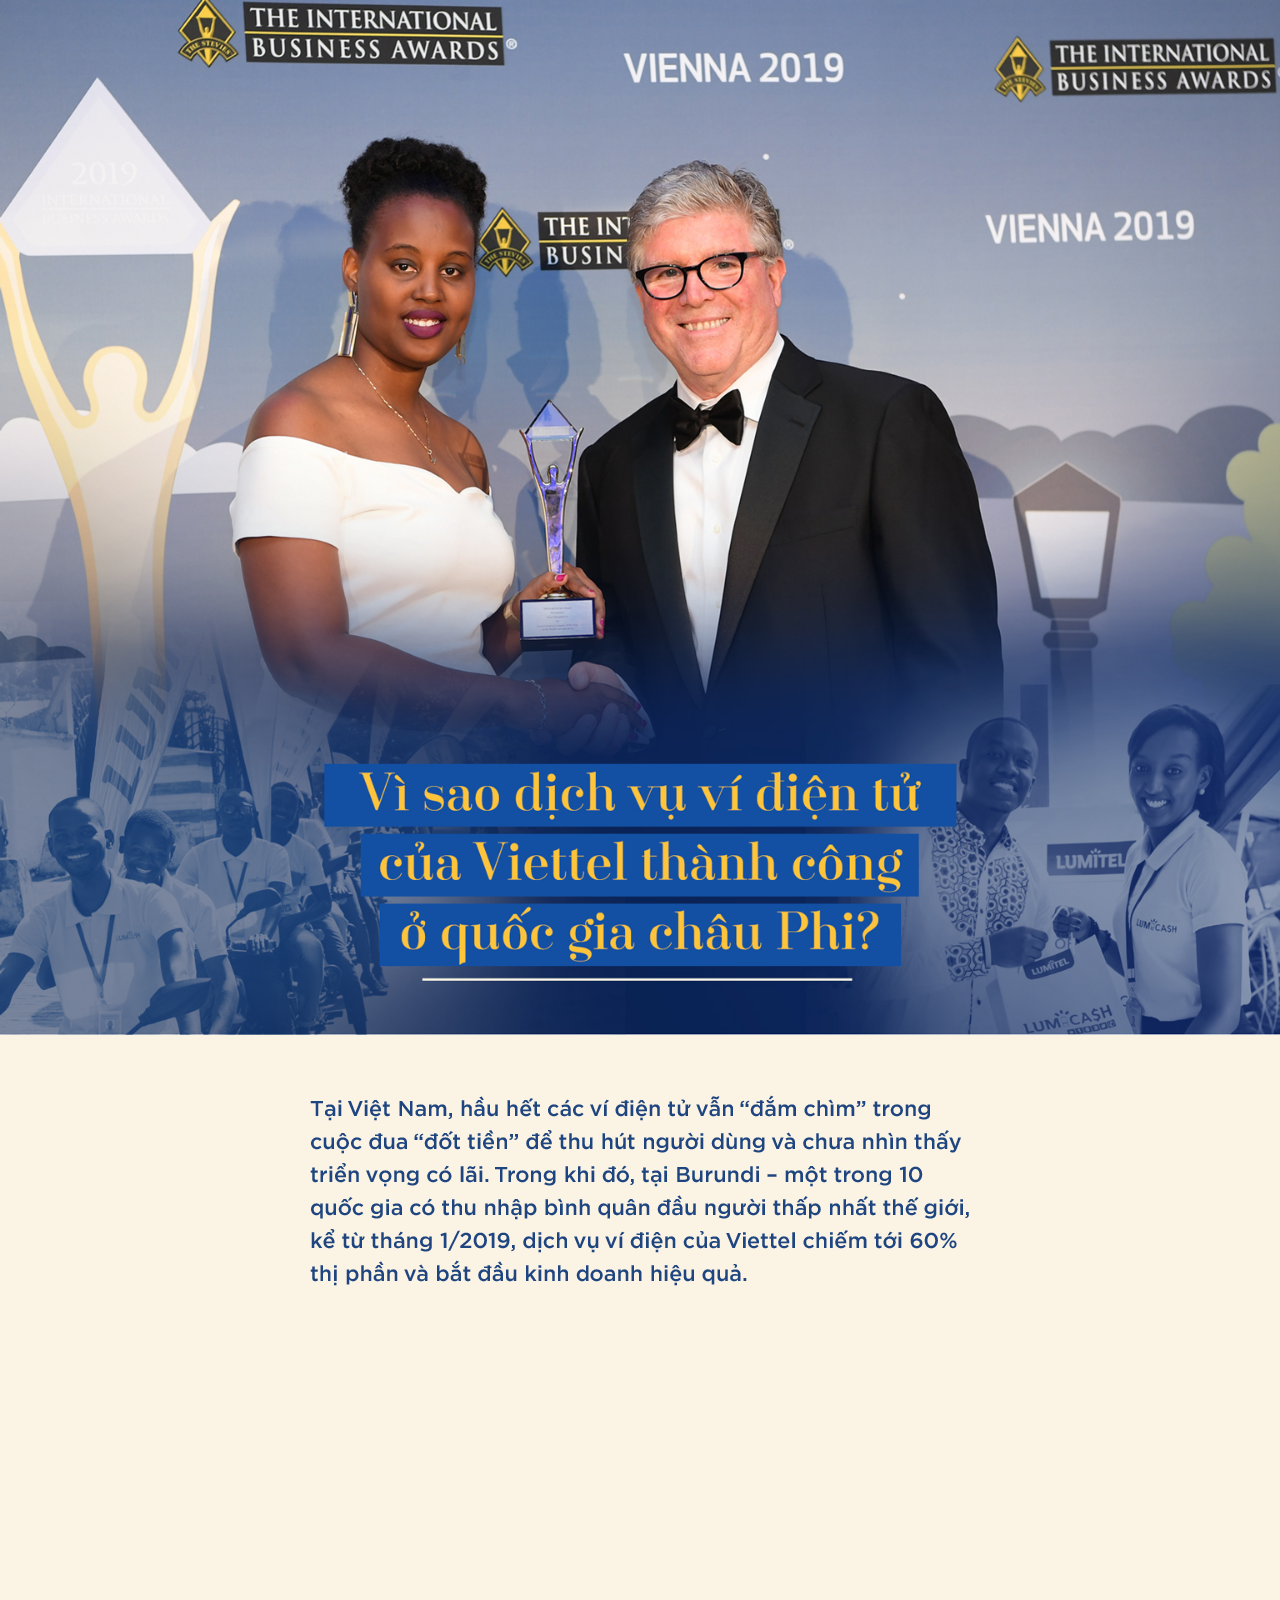
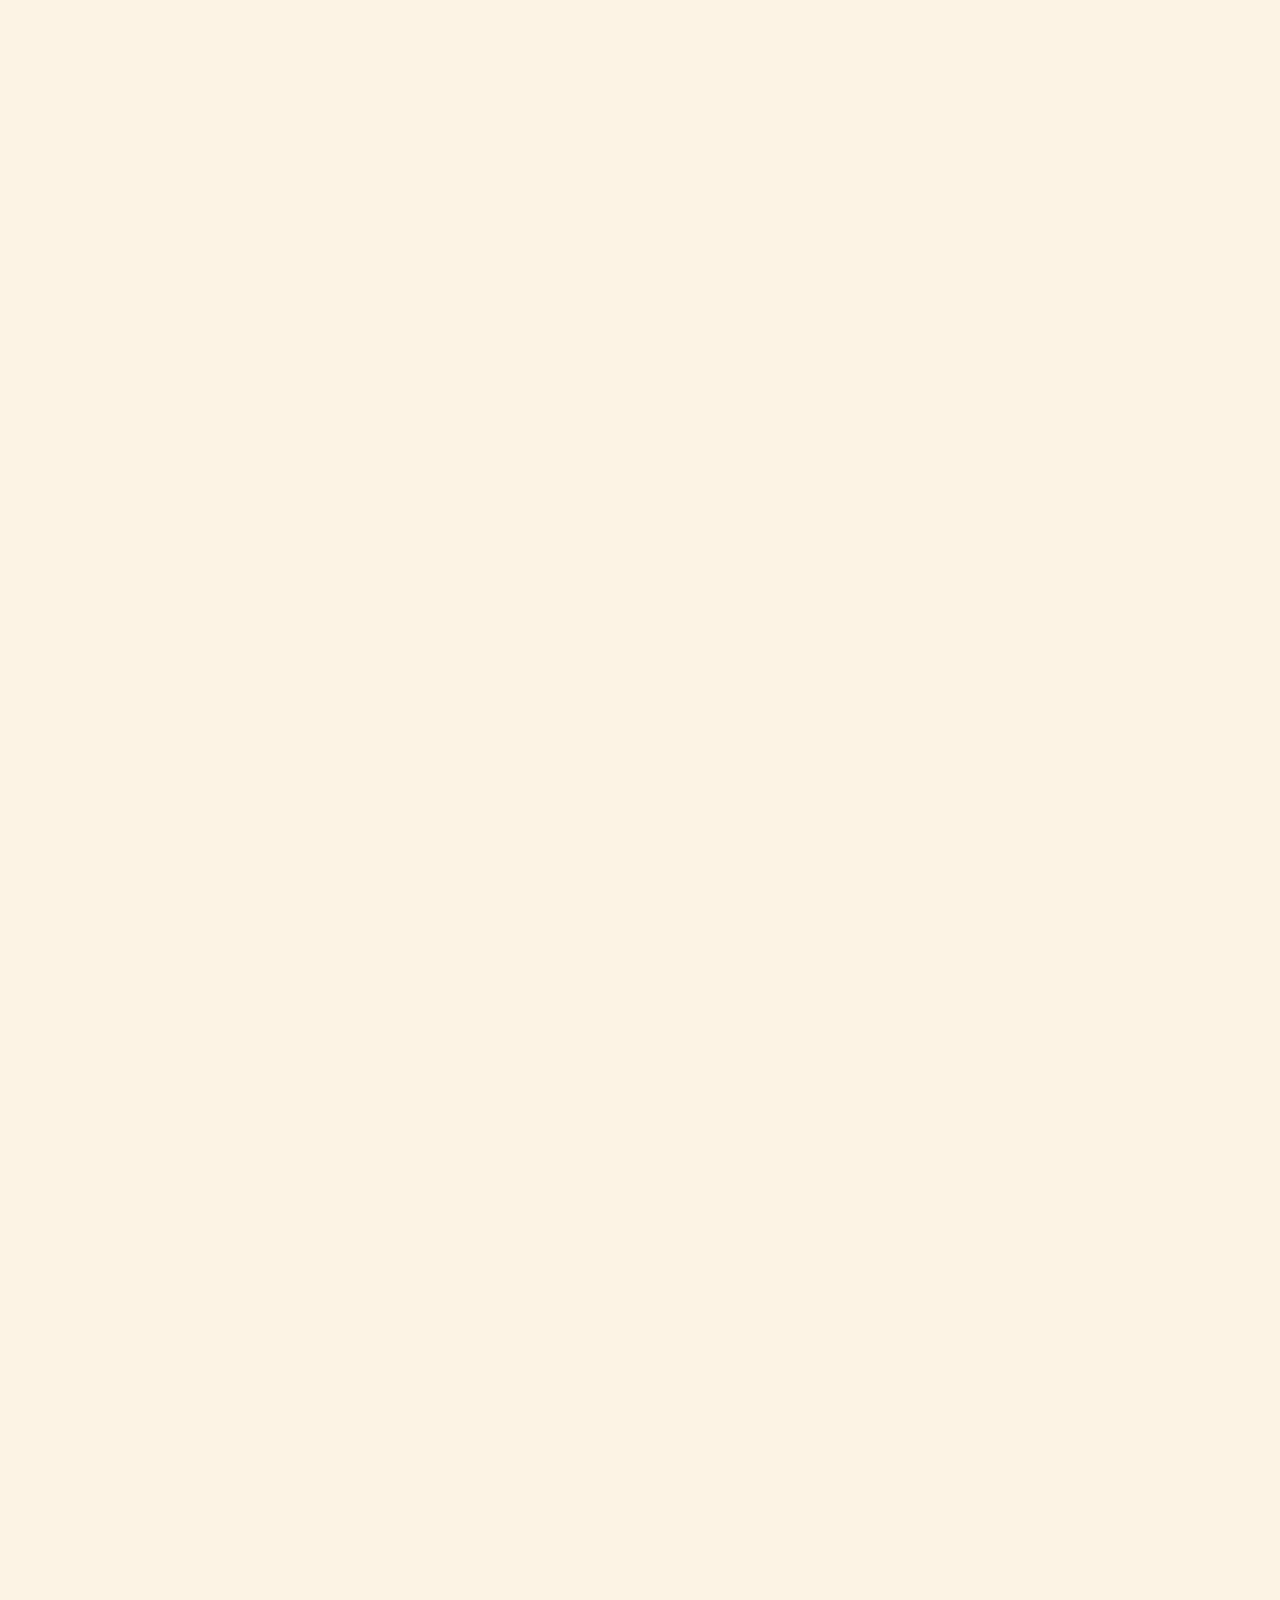
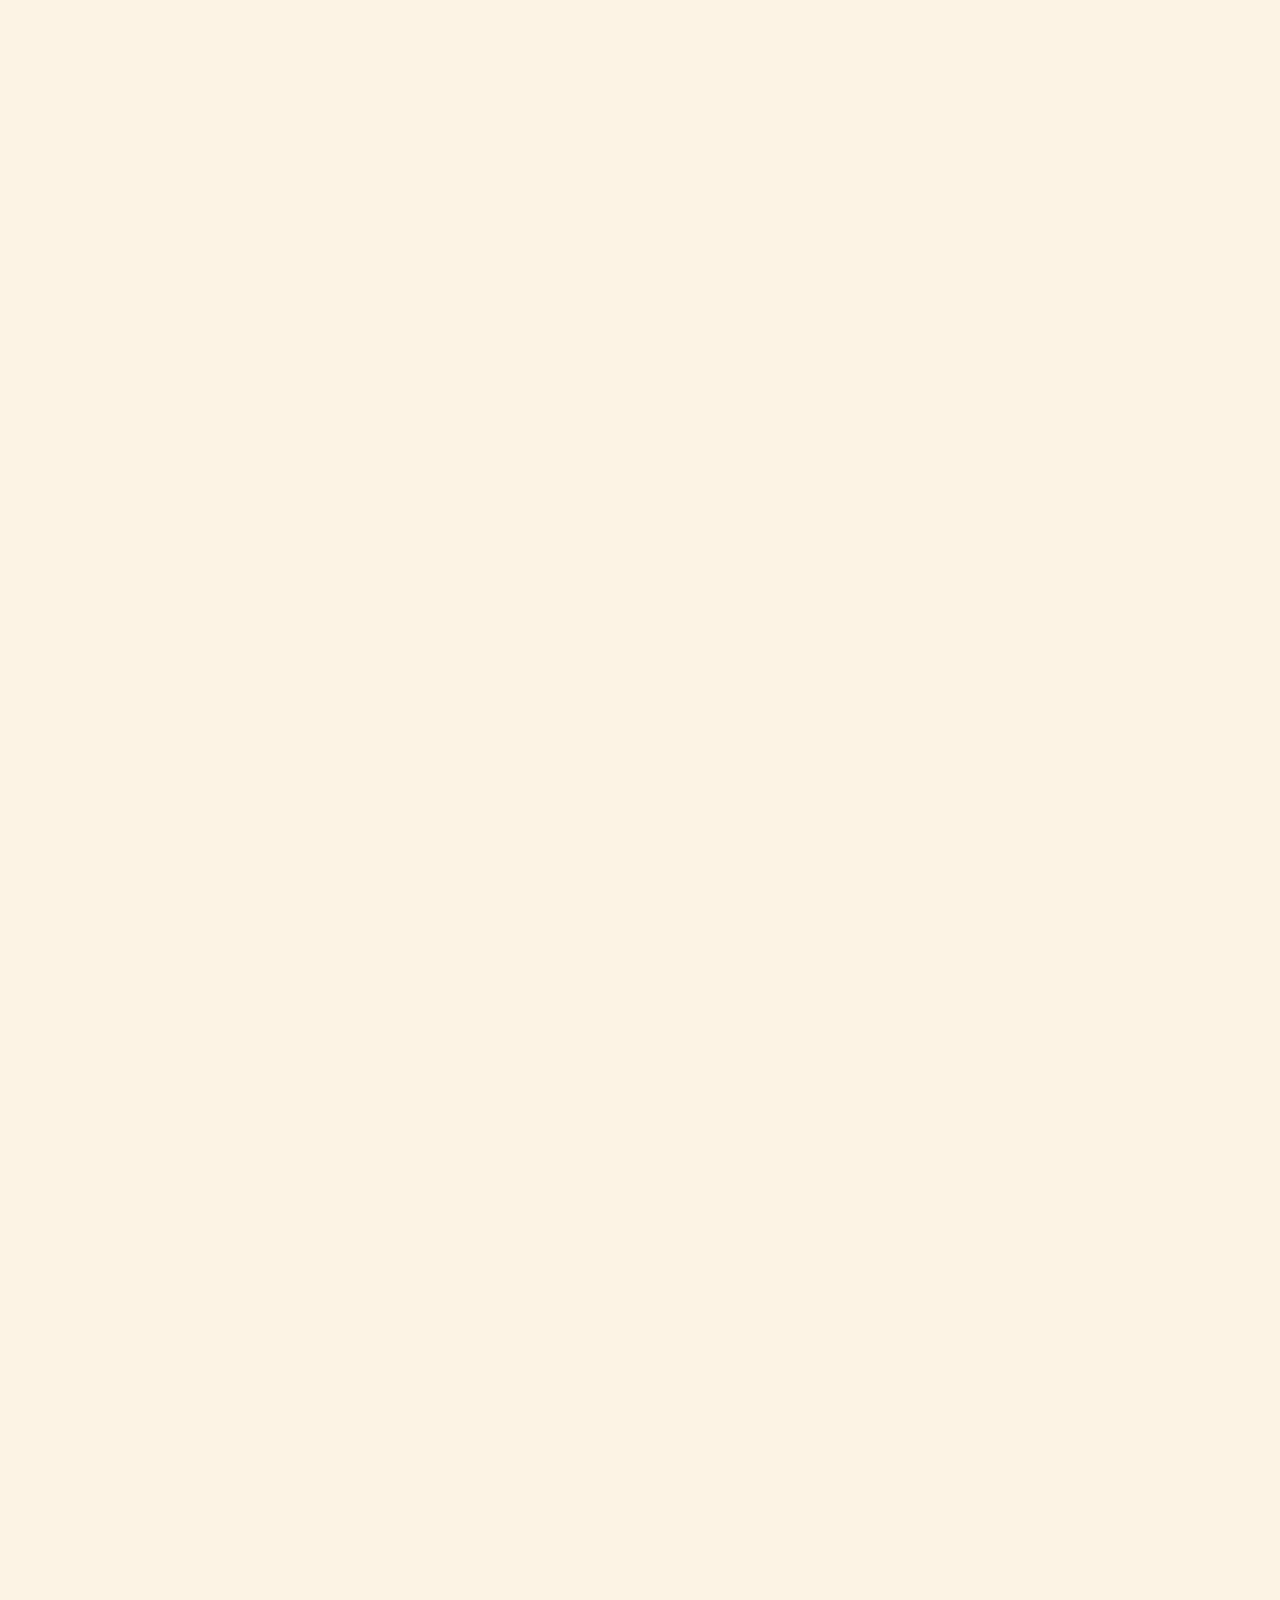
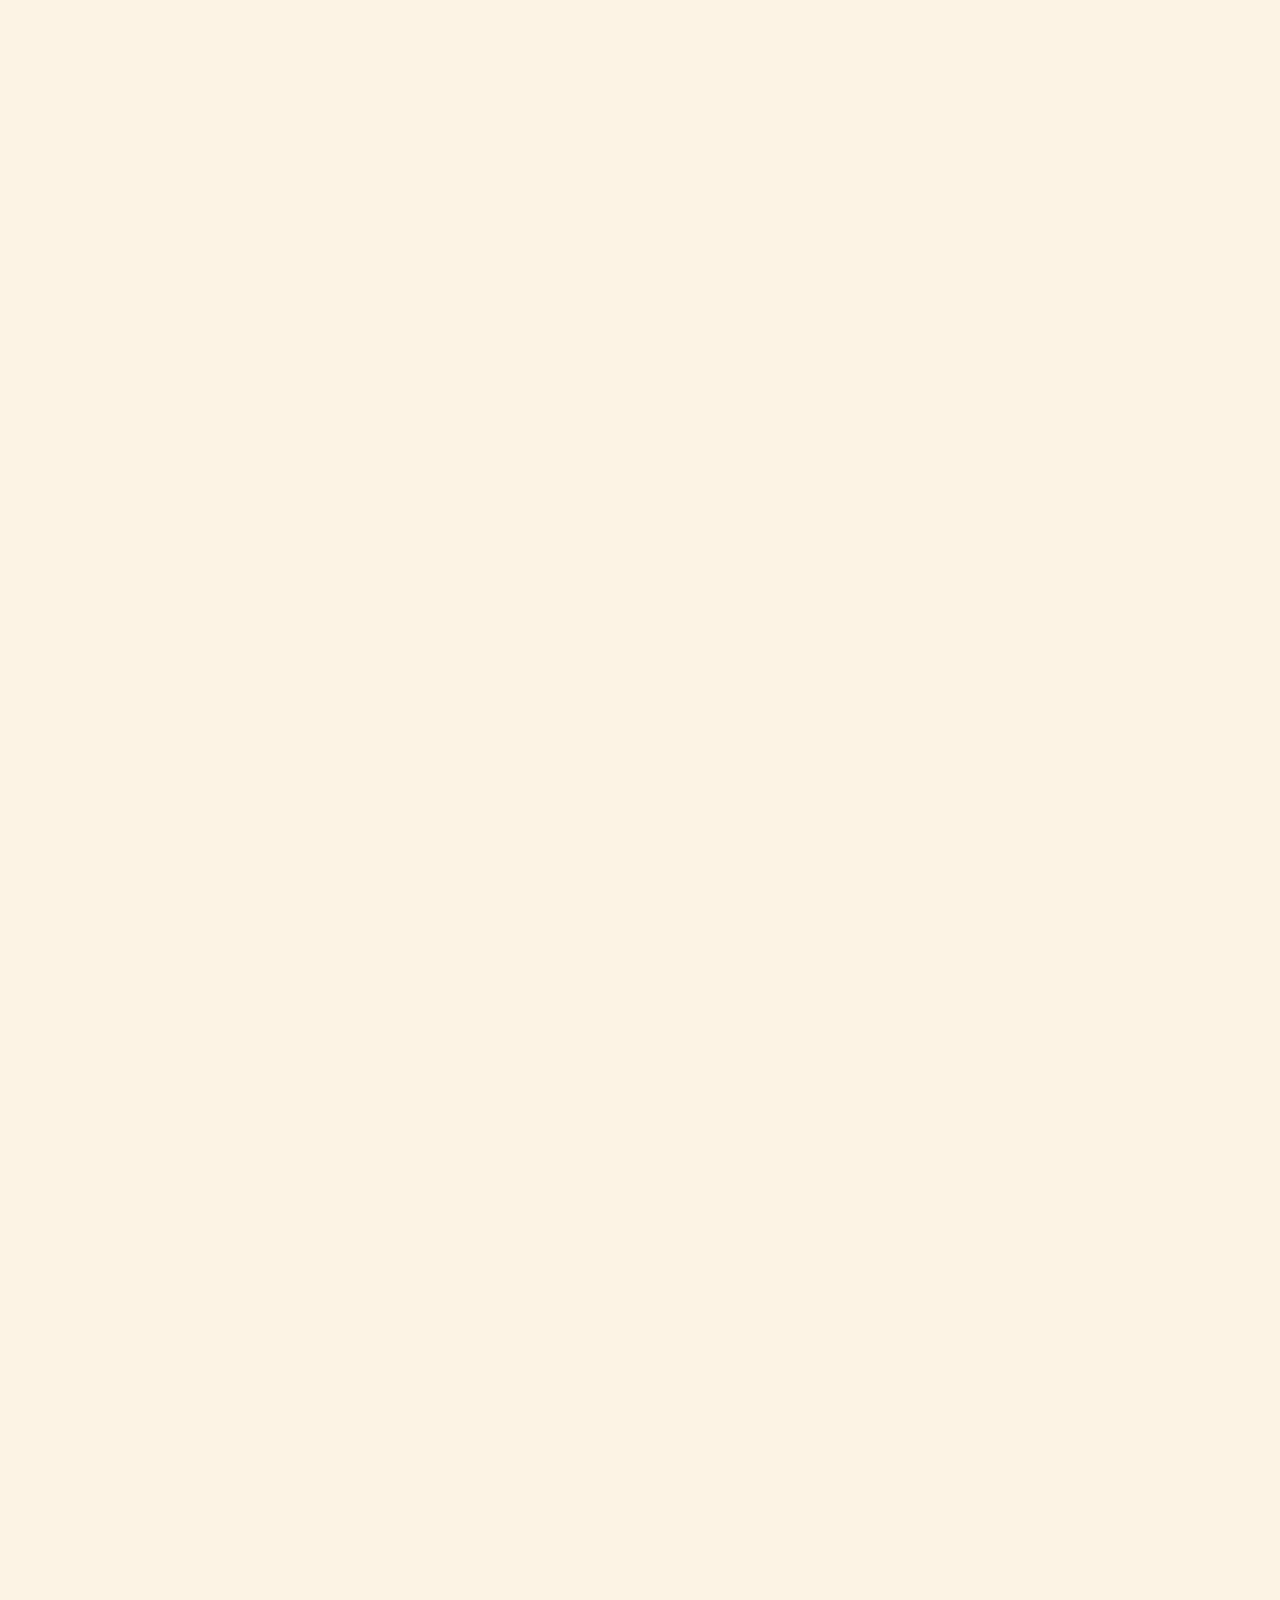
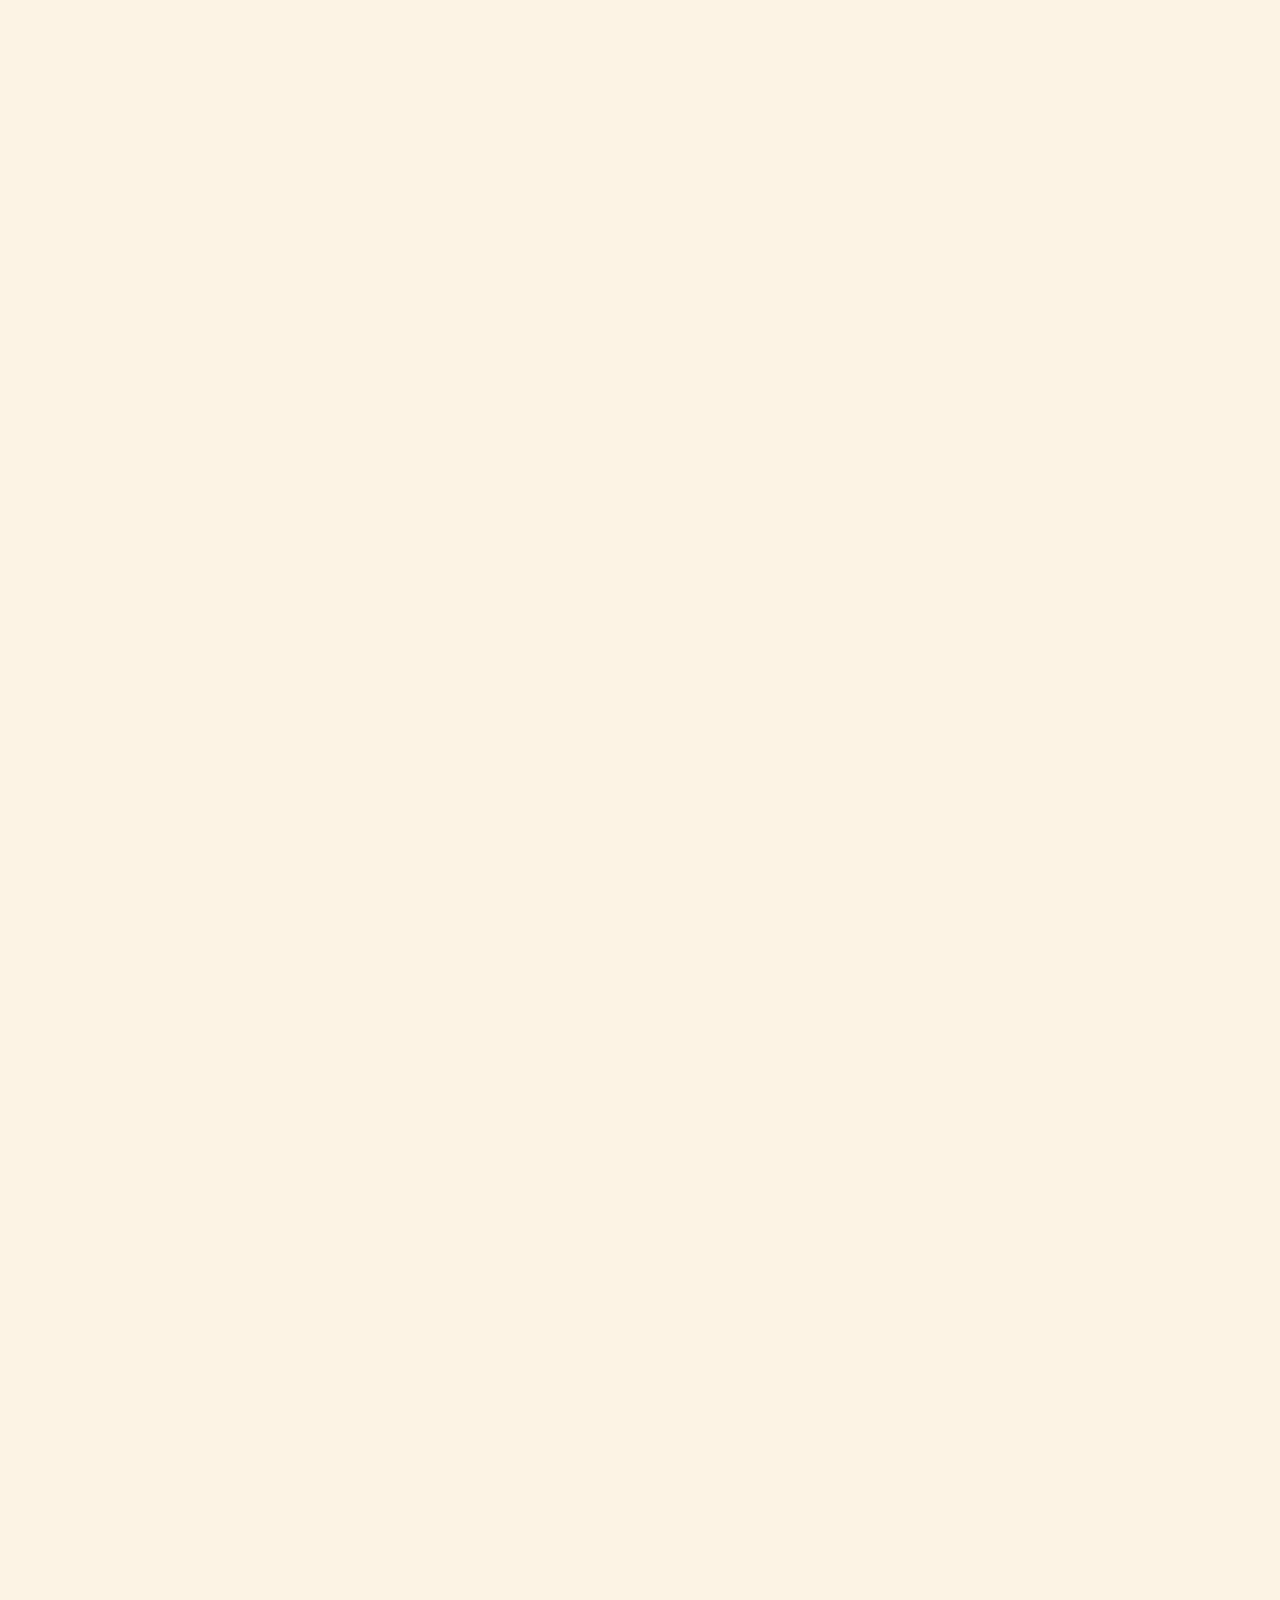
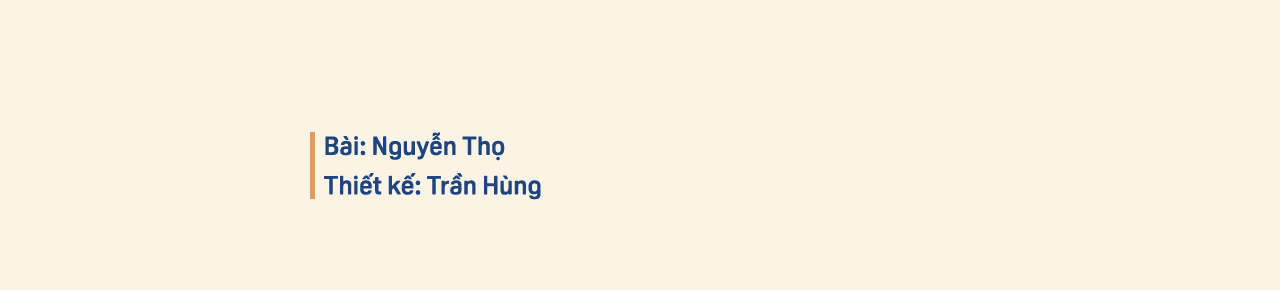
==== web/index.html @ 7a24e8b7 "z" ====
<!DOCTYPE html>
<html lang="en">
<head>
    <meta charset="UTF-8">
    <meta name="viewport" content="width=device-width, initial-scale=1.0">
    <meta http-equiv="X-UA-Compatible" content="ie=edge">
    <title>Vì sao dịch vụ ví điện tử của Viettel thành công ở quốc gia châu Phi?</title>
    <link rel="stylesheet" href="css/reset.css">
    <link rel="stylesheet" href="css/fonts.css">
    <link rel="stylesheet" href="css/animate.css">
    <link rel="stylesheet" href="css/style.css">
    <script src="js/jquery-3.3.1.min.js"></script>
    <script src="js/wow.min.js"></script>
    <script>
        $(document).ready(function() {
            new WOW().init();
        })
    </script>
</head>
<body>
    <div class="emag-wrapper">
        <div class="emag-cover">
            <img src="images/cover.jpg" alt="">
        </div>

        <div class="emag-sapo w660">
            <img src="images/sapo.png" alt="">
        </div>

        <div class="emag-main">
            <div class="emag-title w980 wow fadeInUp" data-wow-duration="1s" style="margin-top: 80px;">
                <img src="images/title-1.png" alt="">
            </div>

            <div class="emag-content">
                <div class="w660 wow fadeInUp" data-wow-duration="1s">
                    <p>Trên thực tế, việc các ví điện tử nói chung gặp khó khăn trong việc kinh doanh hiệu quả bắt nguồn từ việc chi phí bỏ ra để thu hút người dùng quá lớn trong khi nguồn thu không đủ lớn. Bên cạnh đó, chi phí vận hành phí điện tử cũng là một vấn đề đau đầu với tất cả những người điều hành.</p>

                    <p>Cũng vì thế, việc dịch vụ ví điện tử của Viettel tại Burundi có thể thành công trong việc phổ cập tới hàng triệu người dân châu Phi và kinh doanh có hiệu quả là một thông tin bất ngờ.</p>

                    <p>Trong khi đó, tại Việt Nam, có dịch vụ ví điện tử khác đã cung cấp tới hơn 10 năm, cùng hơn 10 triệu người dùng đăng ký sử dụng nhưng tương lai có lãi vẫn rất xa vời. Vậy điều gì đã giúp cho dịch vụ ví điện tử của Viettel phổ cập tới hàng triệu người dân Burundi và kinh doanh có hiệu quả ở một quốc gia được xếp vào danh sách nghèo nhất thế giới như Burundi?</p>
                </div>

                <div class="w980 wow fadeInUp" data-wow-duration="1s">
                    <img src="images/img-1.jpg" alt="">
                </div>

                <div class="w660 wow fadeInUp" data-wow-duration="1s">
                    <p>Thực tế, khi chính thức triển khai vào tháng 3/2017, tại Burundi, dịch vụ ví điện tử của Lumitel phải cạnh tranh với 2 ví khác là Ecocash và Smart Pesa. Tuy nhiên, điều khiến cho dịch vụ ví điện tử của Viettel khác biệt hoàn toàn trên thị trường nằm ở 3 điểm: hạ tầng, sự tiện lợi và giá cả.</p>

                    <p>Trên thị trường, Lumitel là nhà mạng có vùng phủ sóng rộng nhất, kênh phân phối lớn nhất, đi kèm với việc dịch vụ ví điện tử cũng có thể sử dụng ở nhiều nơi nhất. Điểm đặc biệt là kênh phân phối của ví điện tử Lumitel không chỉ bó gọn ở việc phát triển các kênh đại lý mà còn sử dụng kênh riêng của chính thương hiệu này. Do vậy, ở nhiều điểm rất khó có thể phát triển dịch vụ ví điện tử, Lumitel dùng kênh riêng của mình để lấp khoảng trống của thị trường.</p>

                    <p>Nhờ có sự kết hợp của kênh tự phát triển và kênh đại lý, dịch vụ ví điện tử Lumitel “phủ sóng” rộng khắp nhanh chóng, với số lượng kênh phân phối vượt trội so với đối thủ. Chỉ sau chưa đầy một năm, ví điện tử của Lumitel đã xây dựng được hệ thống kênh phân phối với 16.793 đại lý, bao phủ 86% diện tích Burundi và trở thành dịch vụ mobile money có kênh phân phối lớn nhất tại Burundi.</p>
                </div>

                <div class="w660 wow fadeInUp" data-wow-duration="1s">
                    <img src="images/img-2.jpg" alt="">
                </div>

                <div class="w660 wow fadeInUp" data-wow-duration="1s">
                    <p>Tại Burundi, dịch vụ cơ bản quan trọng bậc nhất của ví điện tử là gửi và rút tiền. Thế nhưng, các dịch vụ ví điện tử khác trên thị trường lại thiếu điểm giao dịch để khách hàng sử dụng. Trong khi đó, dịch vụ của Lumitel có triết lý tương tự như viễn thông di động – phủ sóng khắp mọi nơi, cho mọi người. Đây chính là điểm khiến dịch vụ này trở nên nổi bật nhanh chóng.</p>

                    <p>Dịch vụ ví điện tử của Lumitel còn có ưu điểm vượt trội nhờ việc sử dụng được trên cả điện thoại 2G, với giao diện rất đơn giản. Tại một quốc gia có nền kinh tế còn nhiều khó khăn như Burundi, khả năng thực hiện giao dịch ví điện tử mà người tiêu dùng chỉ cần sử dụng điện thoại cơ bản, có chức năng alo – vốn chiếm tỷ lệ người dùng lớn, là nhân tố giúp cho dịch vụ ví điện tử của Lumitel tiếp cận được với một số lượng khách hàng rộng rãi hơn rất nhiều so với các đối thủ cạnh tranh, đặc biệt là ở các vùng nông thôn.</p>
                </div>

                <div class="emag-title w980 wow fadeInUp" data-wow-duration="1s" style="margin-top: 60px;">
                    <img src="images/title-2.png" alt="">
                </div>

                <div class="w660 wow fadeInUp" data-wow-duration="1s">
                    <p>Theo tiết lộ của lãnh đạo Lumitel, một yếu tố quan trọng khiến cho ví điện tử của Viettel có đất phát triển ở quốc gia này là chi phí duy trì tài khoản ngân hàng cao, giao dịch mất nhiều thời gian, và tỷ lệ người dân có tài khoản chỉ chiếm có 7% dân số, trong khi mật độ điện thoại di động thì lớn hơn rất nhiều. </p>

                    <p>Bên cạnh đó, do giao thông đi lại còn nhiều khó khăn và để đảm bảo an toàn, người dân thường không muốn mang nhiều tiền theo mình. Việc sử dụng ví điện tử để chuyển tiền và có thể rút ở một địa điểm thuận tiện khi cần tăng mạnh. </p>
                </div>

                <div class="w980 wow fadeInUp" data-wow-duration="1s">
                    <img src="images/img-3.jpg" alt="">
                </div>

                <div class="w660 wow fadeInUp" data-wow-duration="1s">
                    <p>Chưa hết, khi cung cấp dịch vụ cho người dân, Lumitel đưa ra mức giá thấp hơn các đối thủ 30% nhờ có lợi thế về hạ tầng rộng khắp, đồng thời tự làm chủ mạng lưới nên chi phí thấp hơn. Với một thị trường nhạy cảm về giá như Burundi, cộng với hạ tầng và kênh phân phối vượt trội, dịch vụ ví điện tử của Lumitel nhanh chóng vượt các đối thủ cạnh tranh để chiếm thị phần lớn nhất. Hiện tại, dịch vụ này của Lumitel có khoảng 1,4 triệu người đăng ký sử dụng và chiếm 60% thị phần tại Burundi.</p>

                    <p>Lãnh của Viettel tại Burundi cũng tiết lộ: “Nếu chỉ nhìn vào các con số thì sẽ không thấy được lý do vì sao chúng tôi thành công với ví điện tử ở Burundi. Yếu tố cốt lõi nằm ở khâu vận hành. Cung cấp dịch vụ ví điện tử quan trọng nhất là vận hành ít lỗi, dịch vụ thông suốt và khiến khách hàng hài lòng, đặc biệt là duy trì được chi phí thấp. Vận hành tốt từ kỹ thuật, dịch vụ đến bán hàng… chính là nhân tố giúp ví điện tử của Viettel thành công tại đây”.</p>
                </div>

                <div class="w980 wow fadeInUp" data-wow-duration="1s">
                    <img src="images/img-4.jpg" alt="">
                </div>

                <div class="w660 wow fadeInUp" data-wow-duration="1s">
                    <p>Sau hơn 2 năm vận hành, ví điện tử của Lumitel đã góp phần quan trọng đưa tỷ lệ người dân Burundi dùng dịch vụ ví điện tử lên 18%, cao hơn nhiều so với tài khoản ngân hàng (7% dân số). Chia sẻ về dịch vụ này, ông Remy Ndayishimiye – Phát ngôn viên của Bộ Thông tin Truyền thông Burundi nói: “Chúng tôi nhìn thấy sự chuyển biến rất rõ rệt khi họ không chỉ tạo ra việc làm mà còn giúp lưu thông không còn bị tê liệt. Tôi tin rằng họ thành công vì đã thâm nhập sâu hơn vào cộng đồng, kết nối người dân ở khắp nơi bằng điện thoại. Ví điện tử của Lumitel  không chỉ tạo điều kiện cho người dân ở thành thị mà còn hướng tới những người ở vùng nông thôn khó khăn nữa. Giá cũng rẻ hơn nhiều”.</p>

                    <p>Sau khi triển khai các dịch vụ cơ bản với ví điện tử như chuyển tiền, rút tiền trên toàn quốc, thanh toán thuế, các khoản phí và lệ phí, thanh toán tiền điện, tiền nước, mua thẻ cào điện tử… bằng điện thoại di động, dịch vụ ví điện tử của Lumitel đang phát triển các giải pháp thanh toán mới. Nguồn tin từ Lumitel cho biết, thị trường mới sẽ là khách hàng doanh nghiệp, tổ chức phi chính phủ, cơ quan quốc tế (UNHCR, WFP ...). Trong tương lai, ví điện tử này sẽ triển khai các dịch vụ mới như API, mã QR và APP, dịch vụ cho vay tiêu dùng và kinh doanh...</p>
                </div>

                <div class="w980 wow fadeInUp" data-wow-duration="1s">
                    <img src="images/img-5.jpg" alt="">
                </div>

                <div class="emag-credit w660">
                    <img src="images/credit.png" alt="">
                </div>
            </div>
        </div>
    </div>
</body>
</html>
---- web/css/fonts.css ----
@font-face {
    font-family: 'NotoSerif';
    src: url('../fonts/NotoSerif-Regular.ttf') format('truetype');
    font-weight: 400;
}
@font-face {
    font-family: 'NotoSerif';
    src: url('../fonts/NotoSerif-Italic.ttf') format('truetype');
    font-weight: 400;
    font-style: italic;
}
@font-face {
    font-family: 'NotoSerif';
    src: url('../fonts/NotoSerif-Bold.ttf') format('truetype');
    font-weight: 700;
}
@font-face {
    font-family: 'NotoSerif';
    src: url('../fonts/NotoSerif-BoldItalic.ttf') format('truetype');
    font-weight: 700;
    font-style: italic
}
@font-face {
    font-family: 'Gotham';
    src: url('../fonts/Gotham.ttf') format('truetype');
    font-weight: 400;
}
---- web/css/style.css ----
*, *::before, *::after {
    margin: 0;
    padding: 0;
    box-sizing: border-box;
    -webkit-box-sizing: border-box;
    -moz-box-sizing: border-box;
}
img {
    vertical-align: middle;
}
.w980 {
    width: 980px;
    margin: 0 auto;
}
.w660 {
    width: 660px;
    margin: 0 auto;
}
.w450 {
    width: 450px!important;
    margin: 0 auto;
}
.emag-wrapper {
    background-color: #fbf3e4;
    padding-bottom: 60px;
}
/* .emag-cover {
    padding-top: 44px;
    background-color: #000;
} */
.emag-cover img {
    width: 100%;
}
.emag-sapo {
    margin: 60px auto;
}
.emag-sapo img {
    width: 100%;
}
.emag-quote {
    margin-top: -150px;
}
.emag-quote-head {
    font-family: 'Gotham', sans-serif;
    font-size: 30px;
    color: #343434;
    text-transform: uppercase;
    margin-bottom: 30px
}
.emag-quote-head span {
    display: inline-block;
}
.emag-quote-head span::after {
    content: '';
    display: block;
    width: 100%;
    height: 2px;
    background-color: #665f5d;
}
.emag-quote-text {
    font-family: 'NotoSerif', serif;
    font-style: italic;
    font-size: 17px;
    line-height: 26px;
    margin-bottom: 30px
}
.emag-title {
    margin-bottom: 60px;
}
.emag-content p {
    font-family: 'NotoSerif', serif;
    font-size: 17px;
    line-height: 26px;
    margin-bottom: 30px;
}
.emag-content p.bold {
    font-weight: 700;
}
.emag-content img {
    width: 100%;
    margin-top: 30px;
    margin-bottom: 30px;
}
.emag-content-left::after,
.emag-content-right::after {
    content: '';
    display: block;
    clear: both;
}
.emag-content-left img {
    float: right;
    margin-left: 20px;
    margin-right: -160px;
    margin-top: 6px;
}
.emag-content-right img {
    float: left;
    margin-right: 20px;
    margin-left: -160px;
    margin-top: 6px;
}
.emag-fullwidth {
    background: url('../images/bg-fullwidth.png') no-repeat center;
    background-size: 100% auto;
    background-color: #99d5d0;
    margin-top: 60px;
    padding-top: 60px;
    padding-bottom: 55px;
}
.emag-fullwidth-bottom {
    /* background: url('../images/bg-fullwidth.png') no-repeat center; */
    /* background-size: 100% auto; */
    background-color: #99d5d0;
    margin-top: 60px;
    padding-top: 60px;
    padding-bottom: 55px;
    position: relative;
}
.emag-bottom {
    display: block;
    position: absolute;
    bottom: 0;
    left: 0;
    right: 0;
    width: 100%;
    margin: 0!important;
}
.emag-bottom-bg {
    display: block;
    position: absolute;
    top: -6%;
    left: 0;
    right: 0;
    width: 100%;
    margin: 0!important;
}
/* .emag-fullwidth p {
    color: #cccccc;
} */
.emag-two-column {
    display: flex;
    justify-content: space-between
}
.emag-column-left {
    width: 465px;
}
.emag-column-right {
    width: 475px;
}
.emag-credit {
    margin: 60px auto 0;
}
.emag-credit p {
    margin-bottom: 0;
    font-family: 'Gotham', sans-serif;
}
.emag-column::after {
    content: '';
    display: block;
    clear: both;
}
.emag-column img {
    width: 488px;
    height: 324px;
    float: left;
}
.emag-column img:last-child {
    margin-left: 4px;
}
.emag-album {
    display: flex;
    display: -webkit-flex;
    justify-content: space-between;
    margin-bottom: 30px;
}
.emag-album img {
    width: 488px;
}
.emag-album-withTop {
    display: flex;
    display: -webkit-flex;
    justify-content: space-between;
    flex-wrap: wrap;
}
.emag-album-withTop img {
    width: 488px;
    margin-top: 0;
}
.emag-album-withTop img:first-child {
    width: 100%;
    margin-bottom: 5px!important;
    margin-top: 30px;
}

.emag-caption {
    font-family: Helvetica, Arial, sans-serif!important;
    font-size: 15px!important;
    line-height: 20px!important;
    margin-bottom: 30px;
    color: #999;
}
.emag-image-flex {
    display: flex;
    display: -webkit-flex;
    justify-content: space-between;
    -webkit-justify-content: space-between;
}
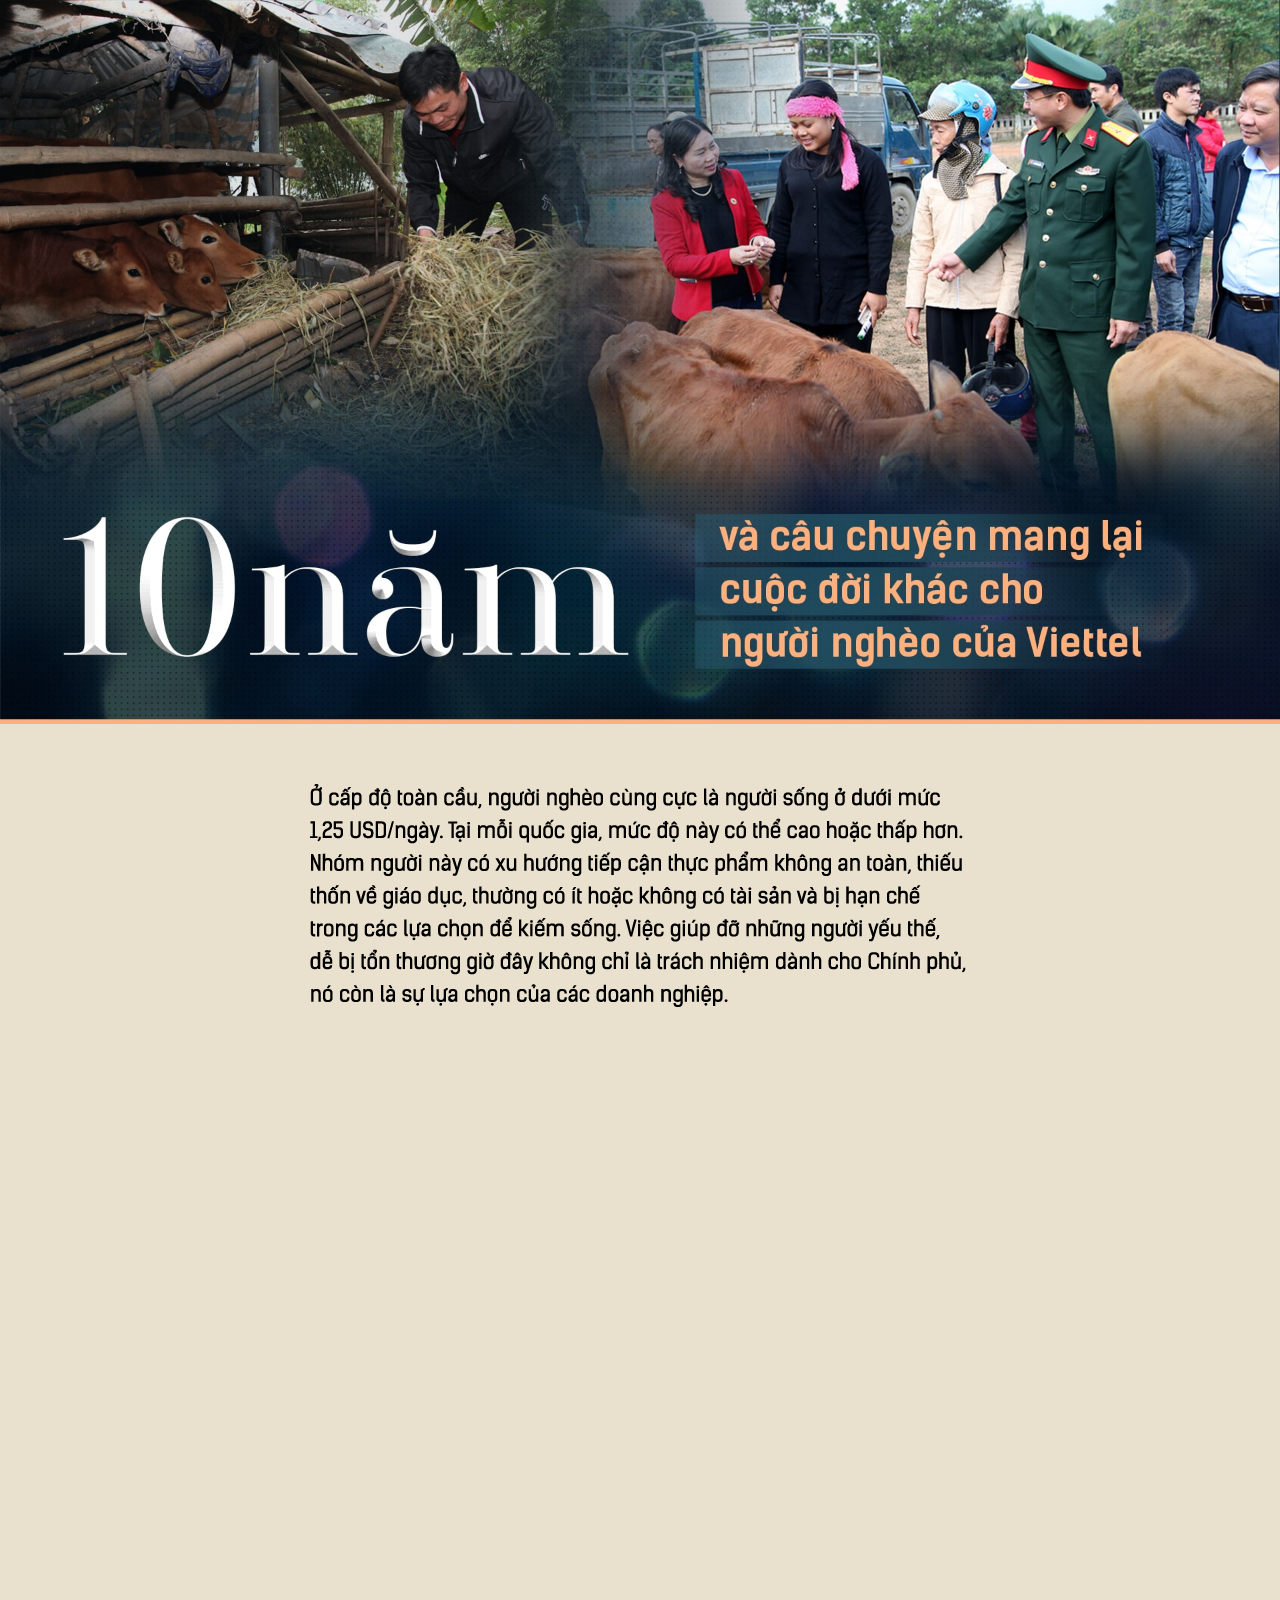
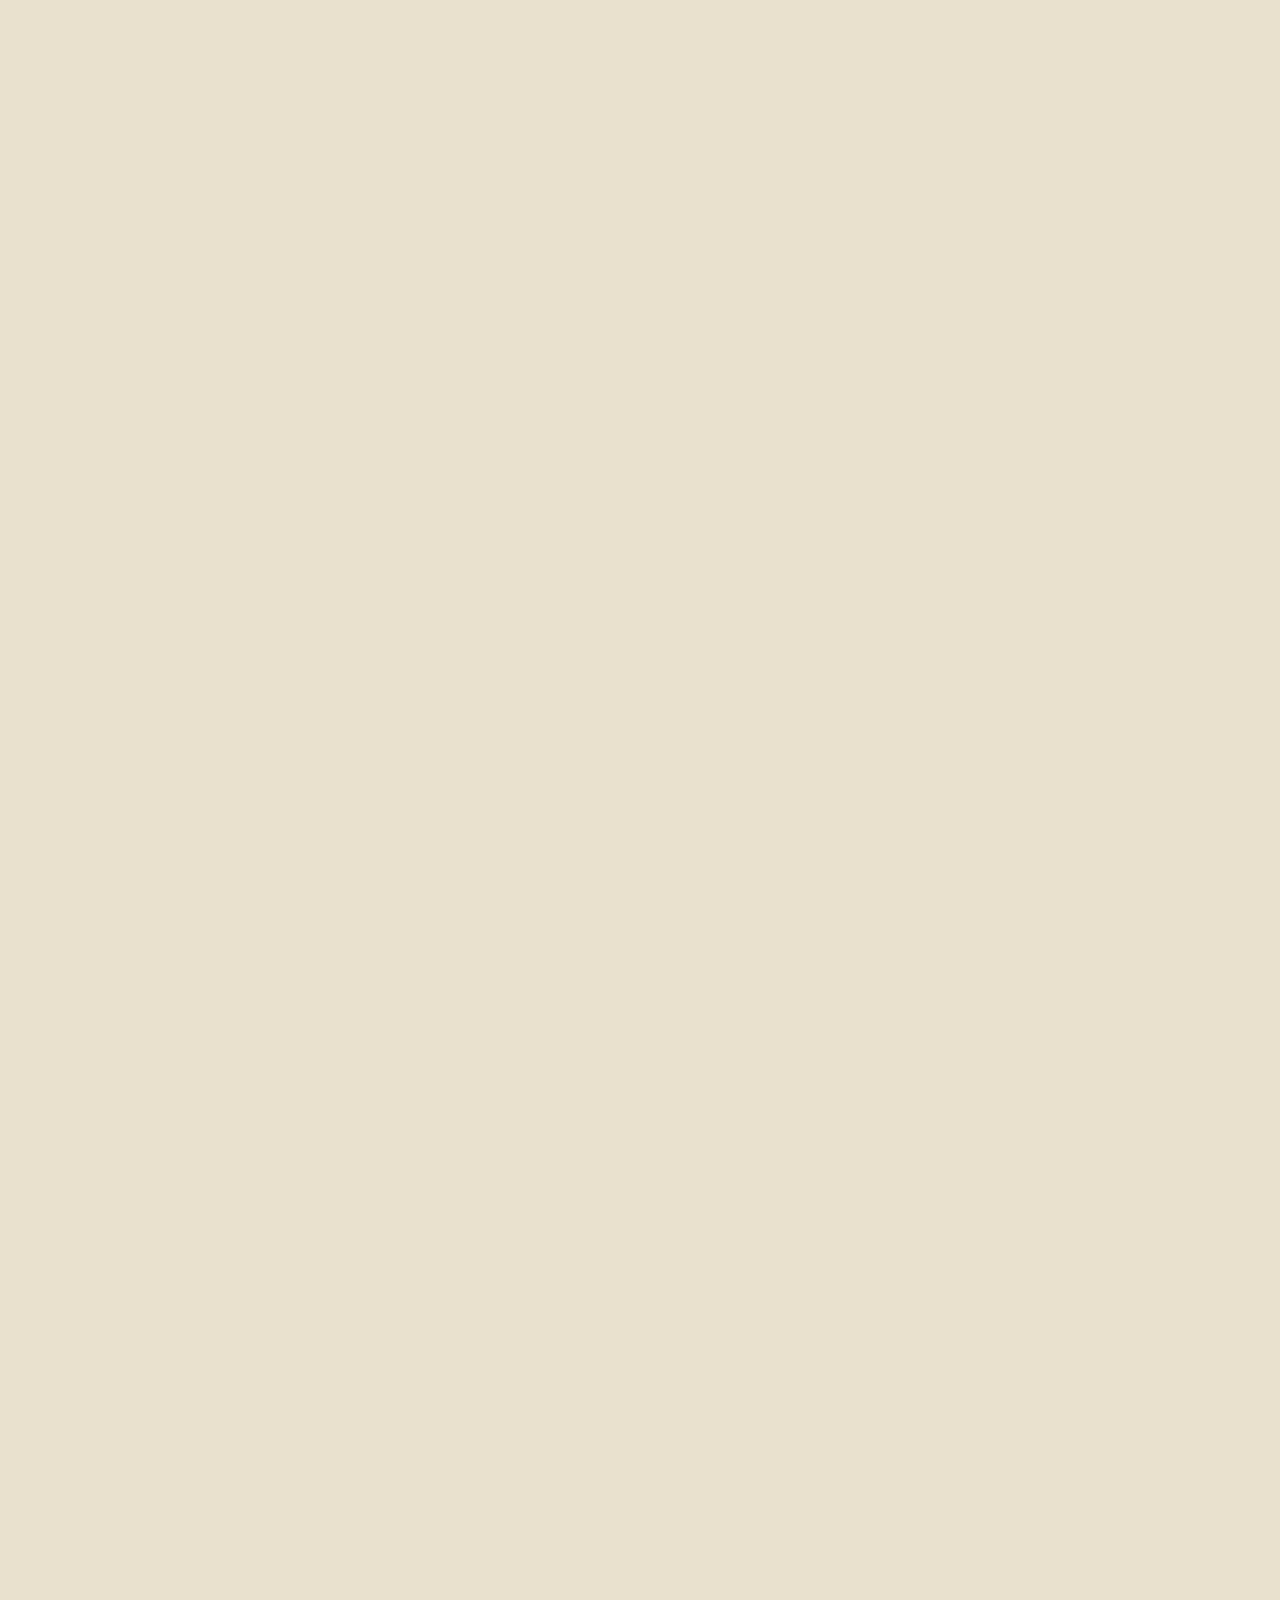
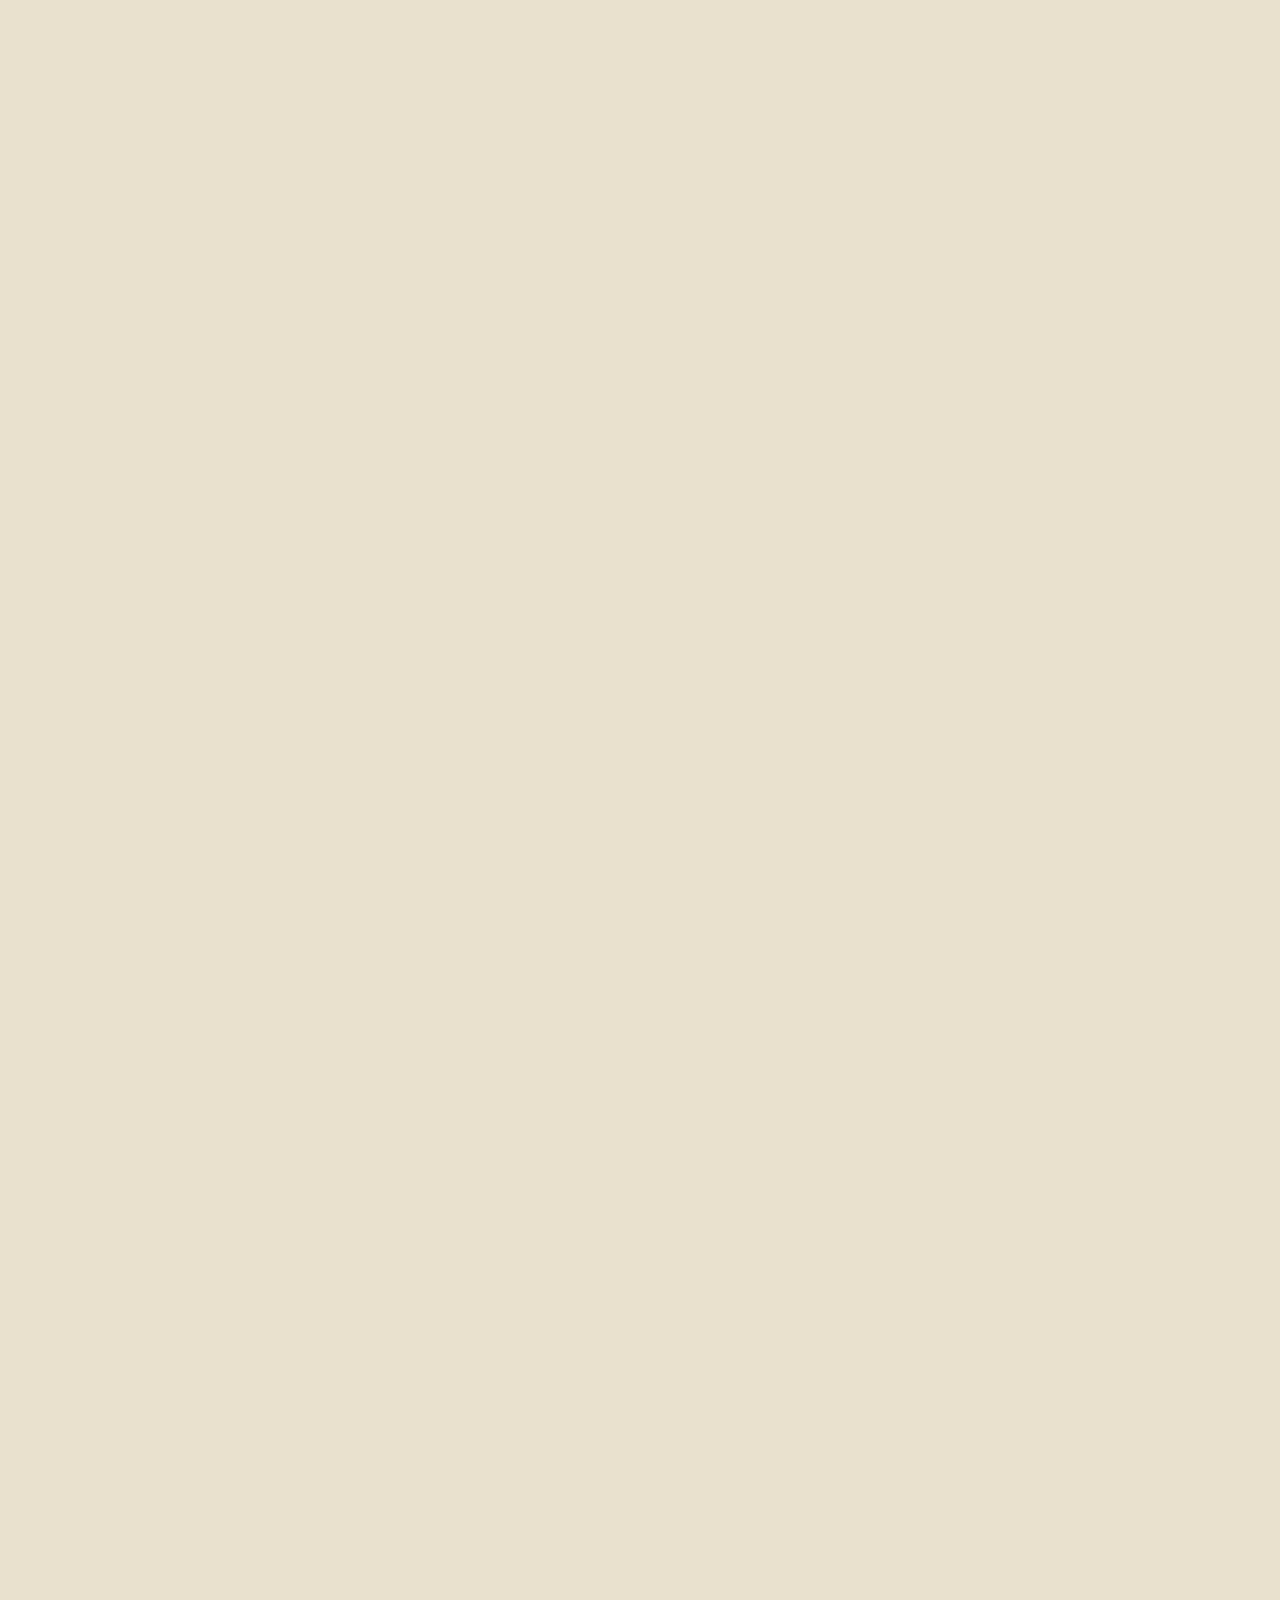
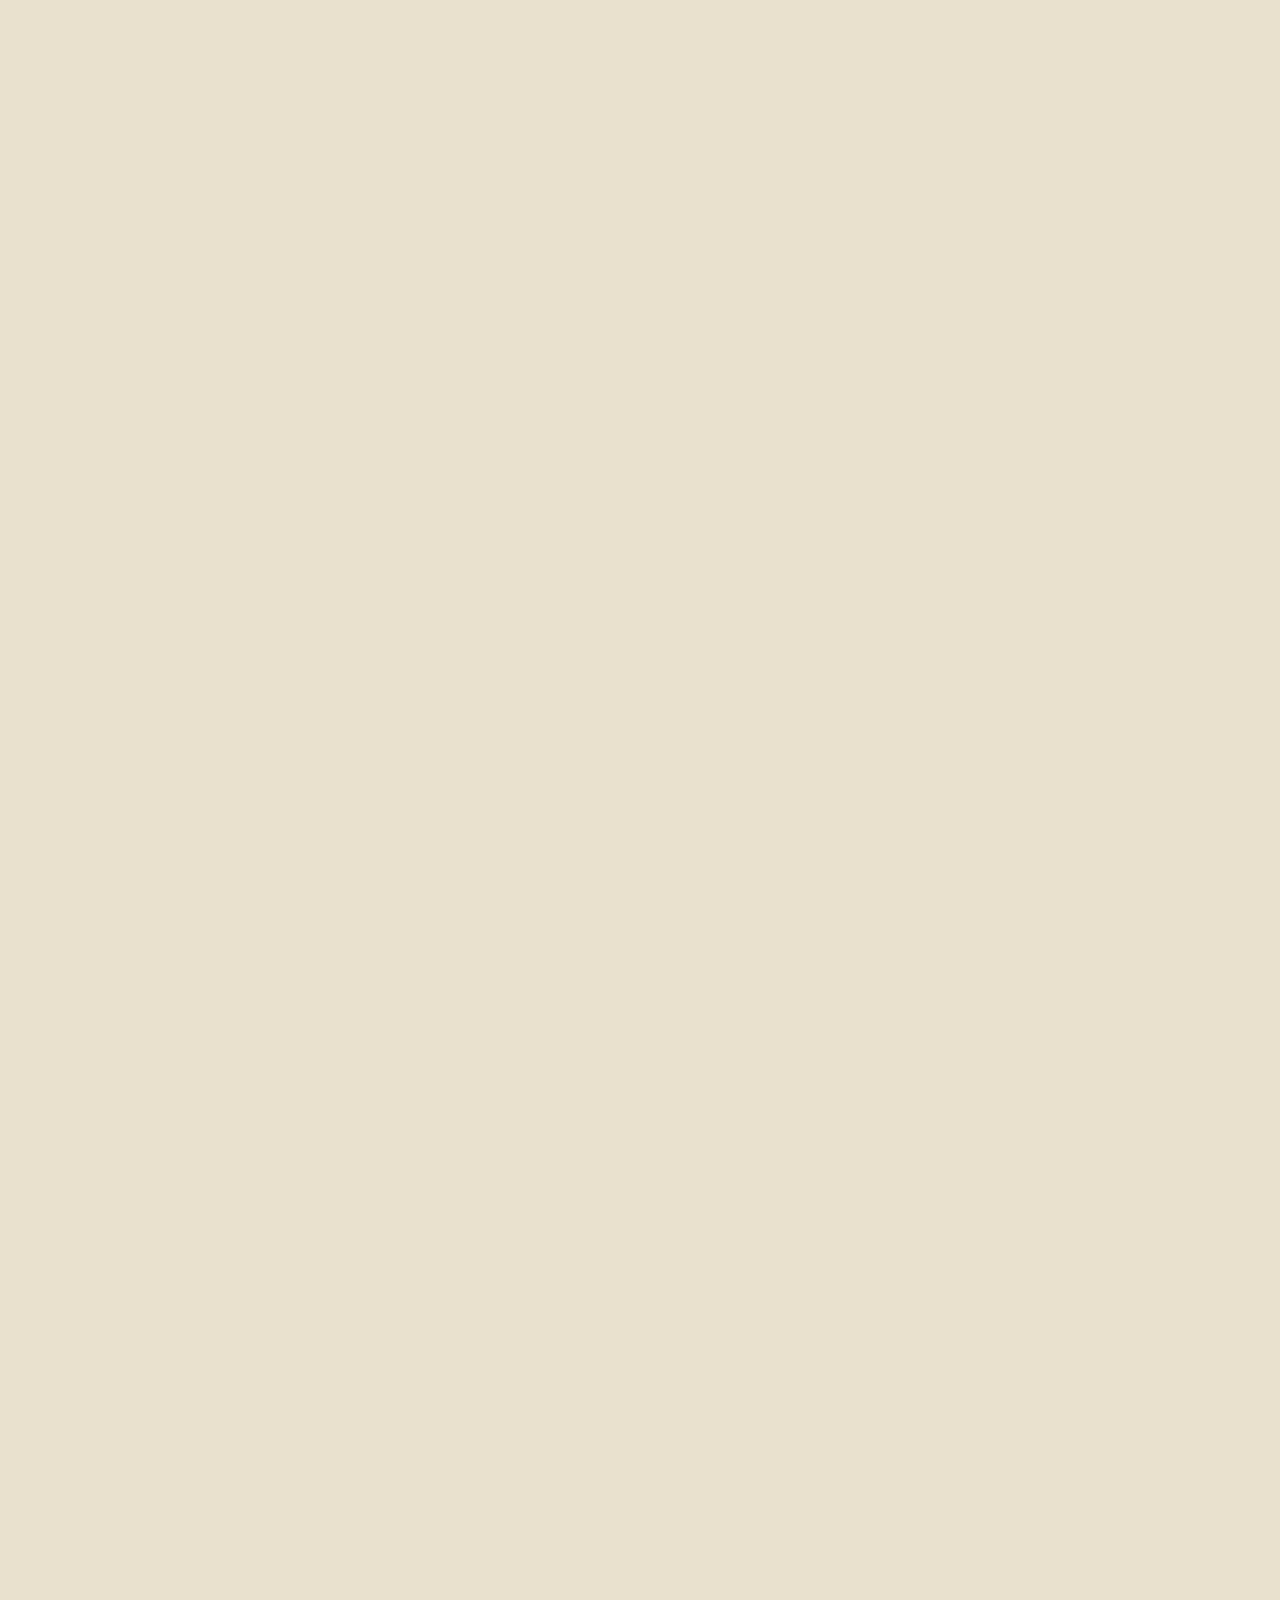
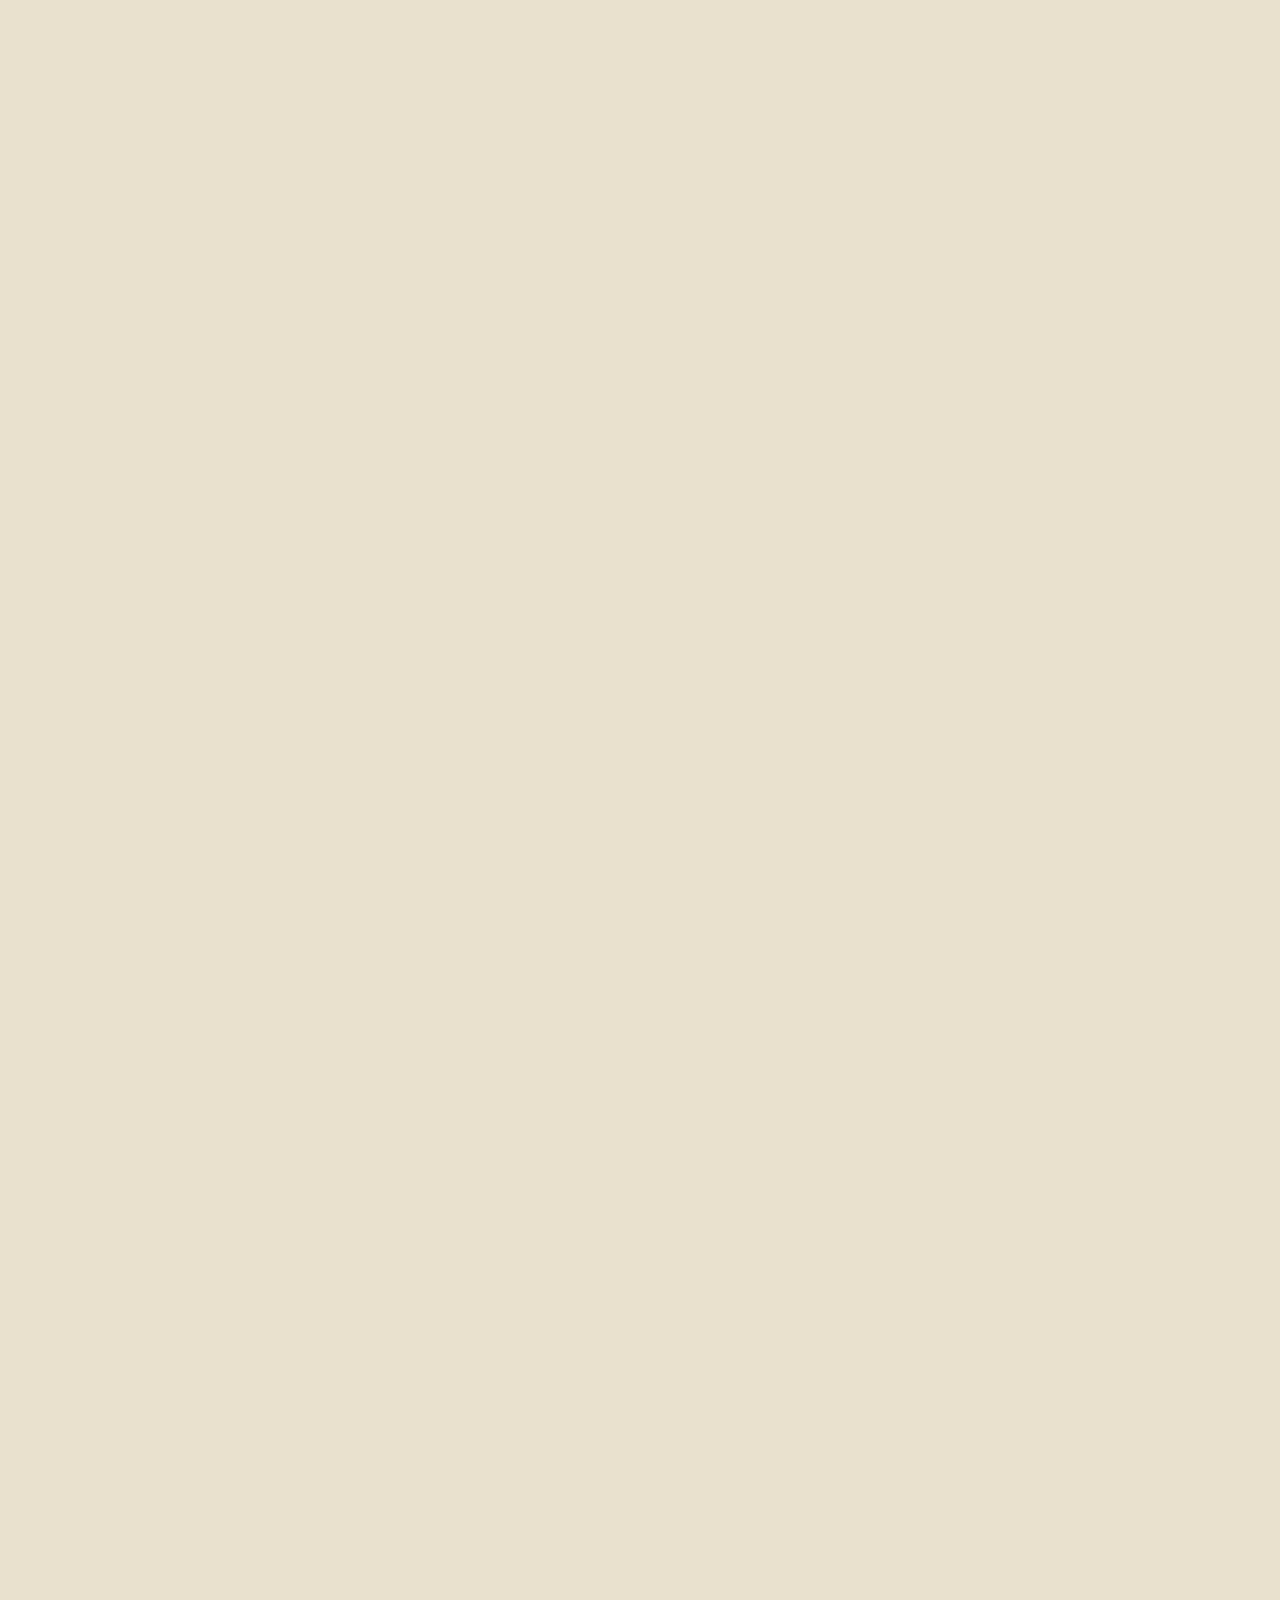
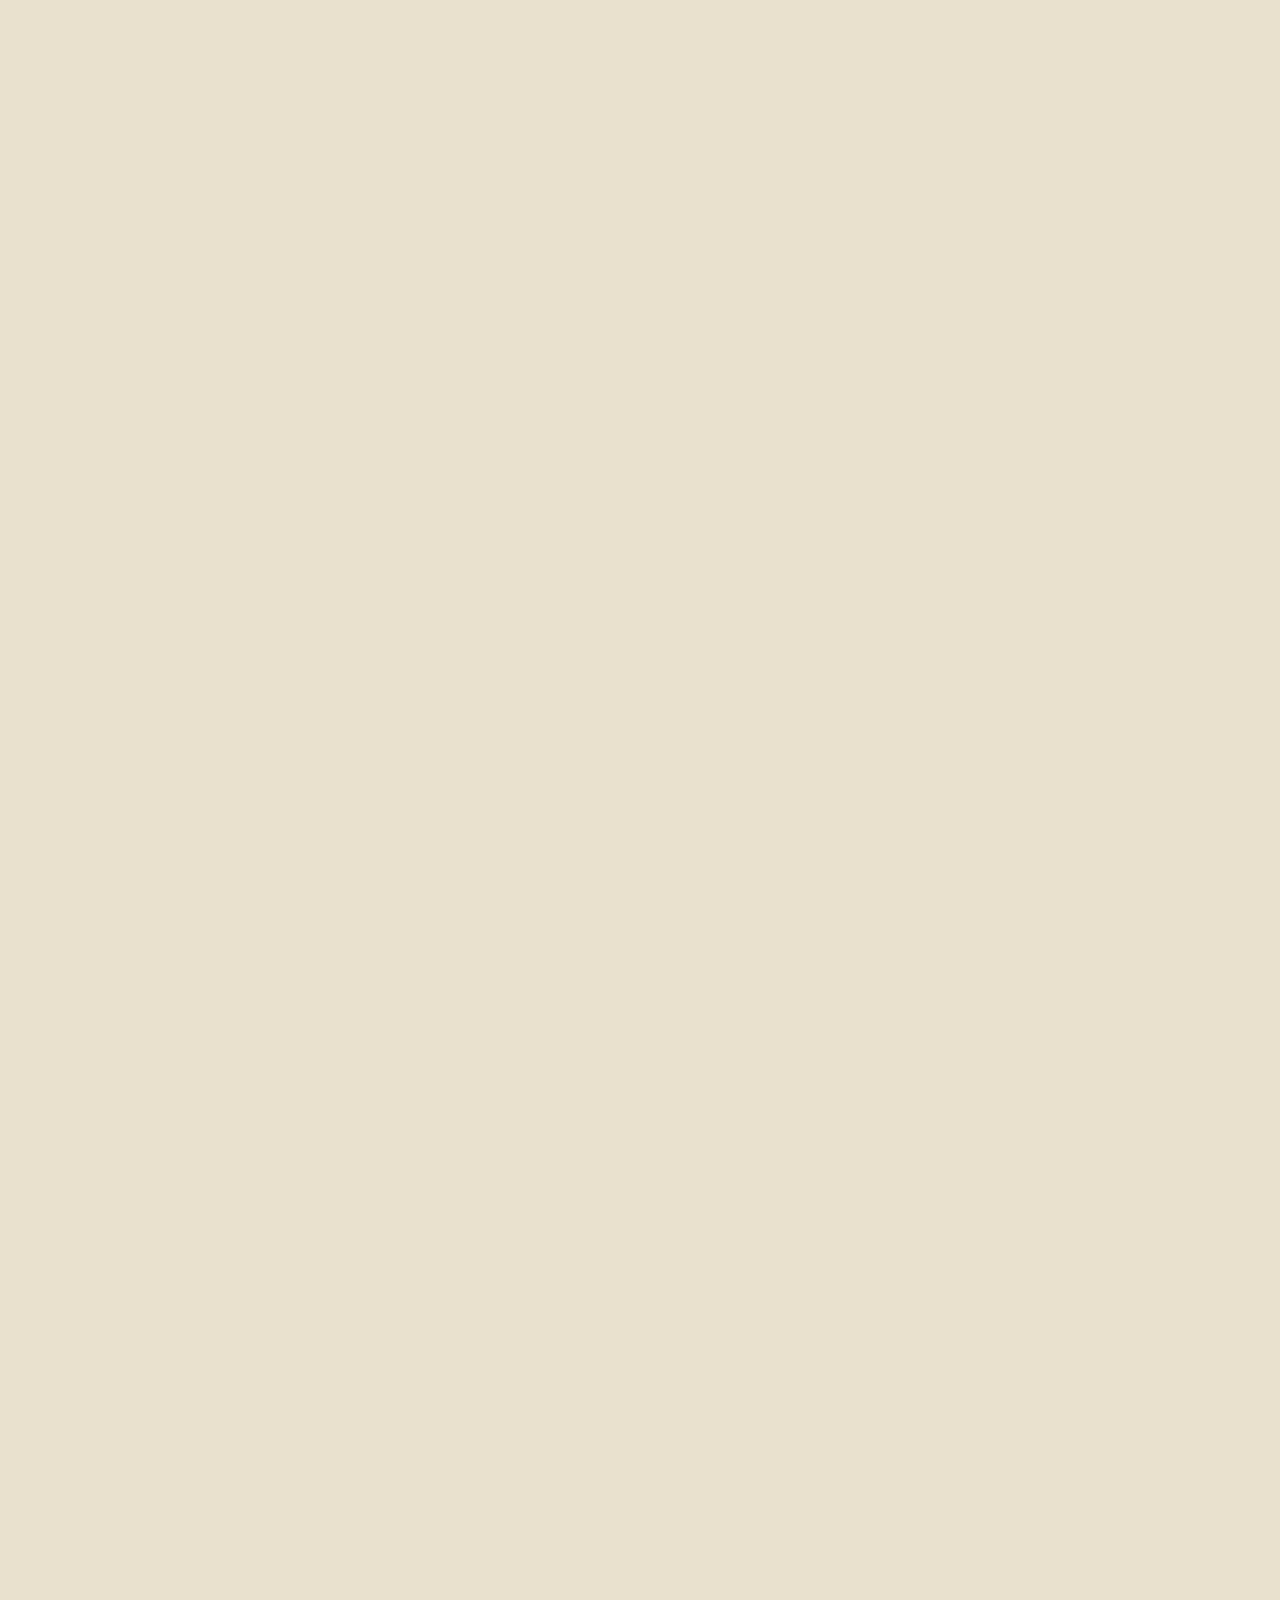
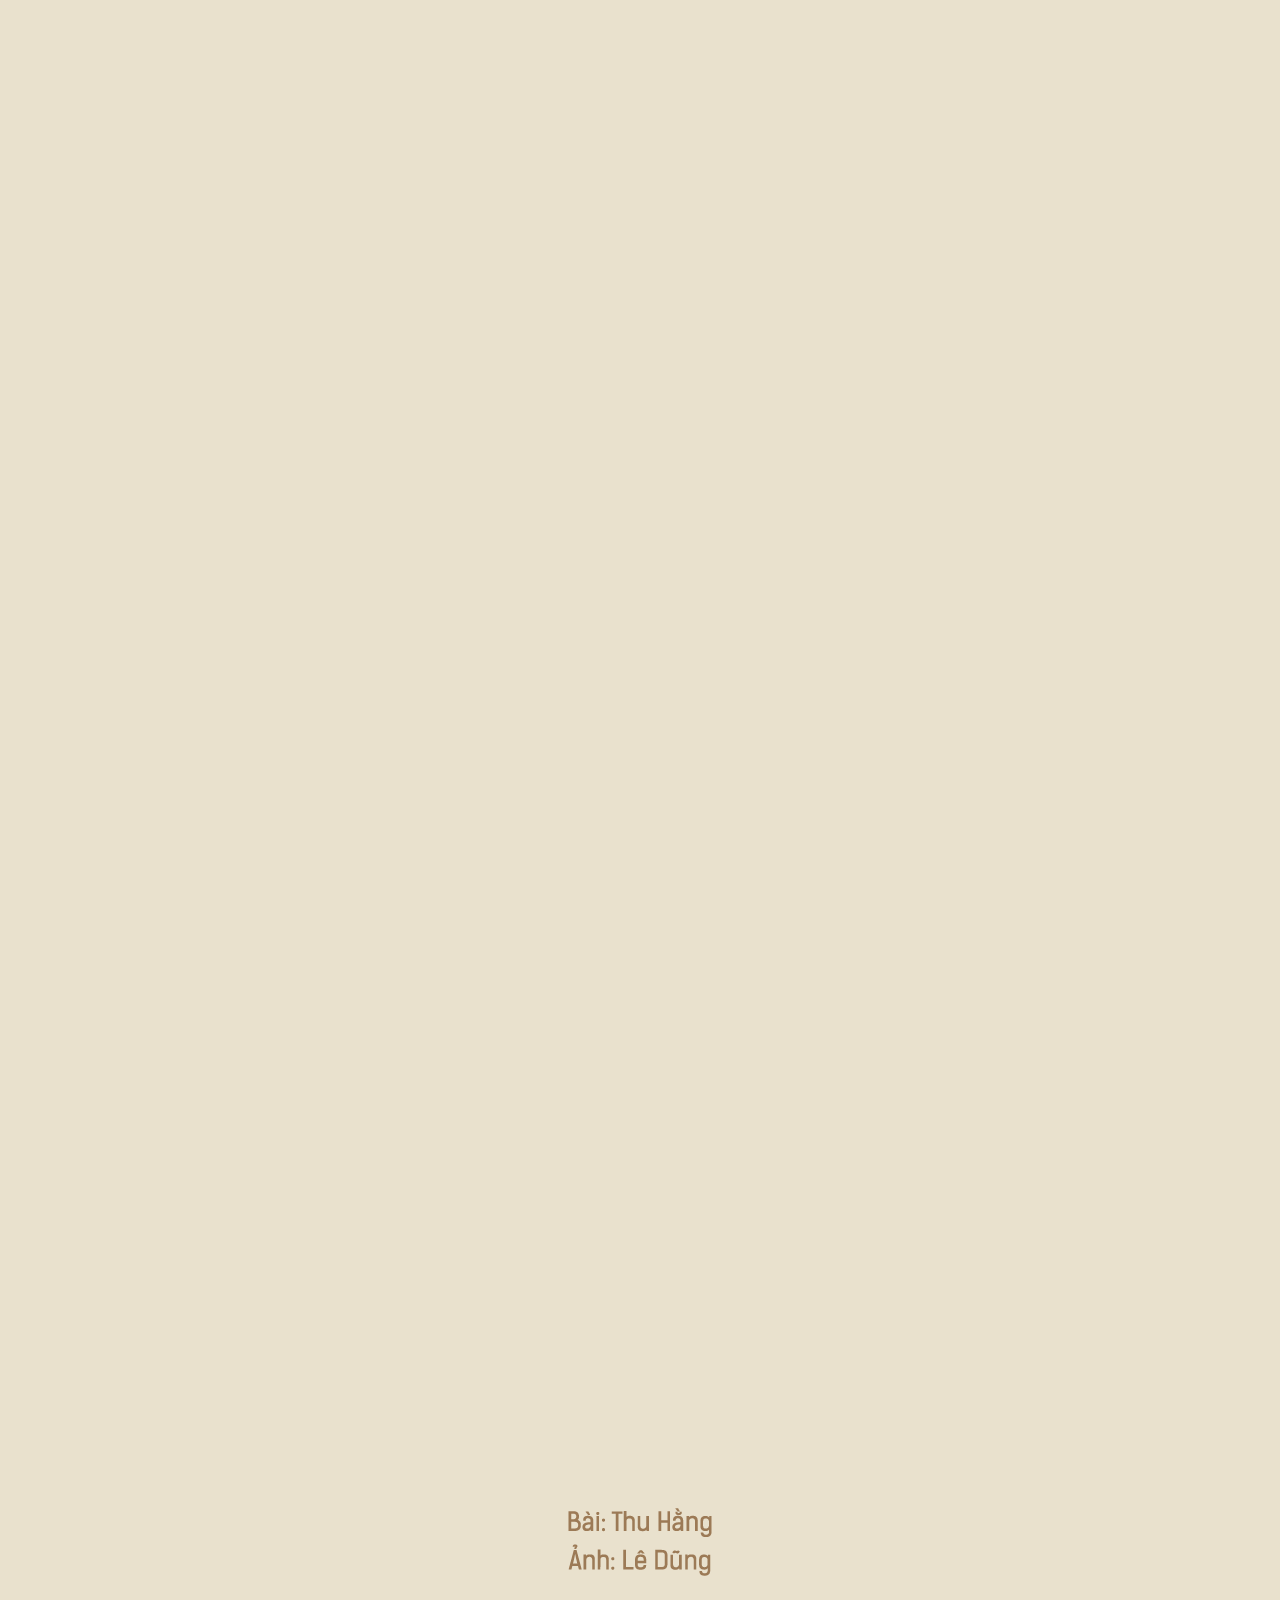
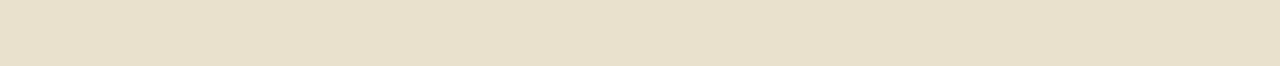
==== commit a249e8a9: "commit" ====
--- a/web/index.html
+++ b/web/index.html
@@ -4,7 +4,7 @@
     <meta charset="UTF-8">
     <meta name="viewport" content="width=device-width, initial-scale=1.0">
     <meta http-equiv="X-UA-Compatible" content="ie=edge">
-    <title>Vì sao dịch vụ ví điện tử của Viettel thành công ở quốc gia châu Phi?</title>
+    <title>10 năm và câu chuyện mang lại cuộc đời khác cho người nghèo của Viettel</title>
     <link rel="stylesheet" href="css/reset.css">
     <link rel="stylesheet" href="css/fonts.css">
     <link rel="stylesheet" href="css/animate.css">
@@ -34,33 +34,50 @@
 
             <div class="emag-content">
                 <div class="w660 wow fadeInUp" data-wow-duration="1s">
-                    <p>Trên thực tế, việc các ví điện tử nói chung gặp khó khăn trong việc kinh doanh hiệu quả bắt nguồn từ việc chi phí bỏ ra để thu hút người dùng quá lớn trong khi nguồn thu không đủ lớn. Bên cạnh đó, chi phí vận hành phí điện tử cũng là một vấn đề đau đầu với tất cả những người điều hành.</p>
+                    <p>Hôm tròn 1 năm trạm y tế mới của xã Kỳ Tân được dựng lên, y sĩ Vũ Mạnh Trường bồi hồi nhớ lại, ngày lên xã Kỳ Tân (huyện Bá Thước, Thanh Hoá) cách đó 18 năm. Cái trạm y tế cũ cách chỗ trạm mới gần 1 cây số. Anh Trường nhớ là nó chỉ rộng bằng 1/5 trạm hiện tại, nhà ngói, mấy cái phòng tường long tróc, thiết bị khám, thuốc chữa bệnh thứ có thứ không. “Bà con cũng lười đến, đến xong rồi cũng bị bảo lên tuyến huyện để chữa”.</p>
 
-                    <p>Cũng vì thế, việc dịch vụ ví điện tử của Viettel tại Burundi có thể thành công trong việc phổ cập tới hàng triệu người dân châu Phi và kinh doanh có hiệu quả là một thông tin bất ngờ.</p>
+                    <p>“Mình không dám giữ bệnh nhân, thiếu thốn có chữa được đâu. Còn ai đau bụng, đau đầu thì cho thuốc với dầu rồi bảo về”.</p>
 
-                    <p>Trong khi đó, tại Việt Nam, có dịch vụ ví điện tử khác đã cung cấp tới hơn 10 năm, cùng hơn 10 triệu người dùng đăng ký sử dụng nhưng tương lai có lãi vẫn rất xa vời. Vậy điều gì đã giúp cho dịch vụ ví điện tử của Viettel phổ cập tới hàng triệu người dân Burundi và kinh doanh có hiệu quả ở một quốc gia được xếp vào danh sách nghèo nhất thế giới như Burundi?</p>
+                    <p>Nhưng một năm nay, Trường bảo công việc của anh cứ không ngớt. “Ngẩng lên ngẩng xuống là hết một ngày”, Trường xởi lởi, “Từ lúc Viettel xây trạm y tế, cung cấp thiết bị đầy đủ, bà con xuống khám suốt. Giờ đẻ cũng đẻ ở trạm xá xã không cần phải về huyện”.</p>
                 </div>
 
                 <div class="w980 wow fadeInUp" data-wow-duration="1s">
-                    <img src="images/img-1.jpg" alt="">
+                    <img src="images/img-1.jpg" alt="" style="margin-bottom: 10px;">
+                    <p class="emag-caption">Vợ chồng Trường, Dung ở trạm y tế </p>
                 </div>
 
                 <div class="w660 wow fadeInUp" data-wow-duration="1s">
-                    <p>Thực tế, khi chính thức triển khai vào tháng 3/2017, tại Burundi, dịch vụ ví điện tử của Lumitel phải cạnh tranh với 2 ví khác là Ecocash và Smart Pesa. Tuy nhiên, điều khiến cho dịch vụ ví điện tử của Viettel khác biệt hoàn toàn trên thị trường nằm ở 3 điểm: hạ tầng, sự tiện lợi và giá cả.</p>
+                    <p>Trưởng trạm, bác sĩ Hà Thị Dung nhẩm tính từ đầu năm đến nay đã đỡ đẻ cho 15 sản phụ. Dung là vợ của Trường. Hai vợ chồng gửi con cho bà nội nuôi còn bản thân bám trạm xá. “Hầu như Tết không về ngày nào. 30 Tết bệnh nhân vẫn vào cấp cứu”, Dung nói. Tuy mệt, nhưng Dung bảo may mà giờ có đủ thiết bị nên chữa luôn được cho người ta, nếu là ở trạm cũ thì bác sĩ có muốn cũng bất lực. </p>
 
-                    <p>Trên thị trường, Lumitel là nhà mạng có vùng phủ sóng rộng nhất, kênh phân phối lớn nhất, đi kèm với việc dịch vụ ví điện tử cũng có thể sử dụng ở nhiều nơi nhất. Điểm đặc biệt là kênh phân phối của ví điện tử Lumitel không chỉ bó gọn ở việc phát triển các kênh đại lý mà còn sử dụng kênh riêng của chính thương hiệu này. Do vậy, ở nhiều điểm rất khó có thể phát triển dịch vụ ví điện tử, Lumitel dùng kênh riêng của mình để lấp khoảng trống của thị trường.</p>
+                    <p>Dung cho biết tháng tới sẽ đỡ đẻ cho một sản phụ, là ca thứ 16 của chị từ ngày sang trạm y tế mới. Hà Thị Hiên, 28 tuổi, đang mang thai đứa con thứ 2.</p>
 
-                    <p>Nhờ có sự kết hợp của kênh tự phát triển và kênh đại lý, dịch vụ ví điện tử Lumitel “phủ sóng” rộng khắp nhanh chóng, với số lượng kênh phân phối vượt trội so với đối thủ. Chỉ sau chưa đầy một năm, ví điện tử của Lumitel đã xây dựng được hệ thống kênh phân phối với 16.793 đại lý, bao phủ 86% diện tích Burundi và trở thành dịch vụ mobile money có kênh phân phối lớn nhất tại Burundi.</p>
+                    <p>4 năm trước, Hiên phải về thị trấn. “Phải đi mấy chục cây, đường ngoằn ngoèo, các cơn quặn thắt khiến mình như muốn lả đi. Có lúc mình nghĩ sẽ đẻ rơi trên đường”, Hiên hồi tưởng. “Giờ thì đỡ hơn, ở đây cũng đẻ được”. Phương Thảo, đứa con đầu của cô nằm bên cạnh, áp tai vào bụng mẹ, nghoẻn miệng cười.</p>
+
+                    <p>Bà Vi Thị Thia, nằm đó không xa cũng bảo từ hồi có trạm xá mới bà thấy yên tâm hẳn. Mấy năm trước, mỗi lần bà trái gió trở trời phải xuống huyện nằm khám, con cái bà đều phải bỏ việc theo chăm mẹ. “Ngừng làm là ngừng ăn, con xuống chăm bà thì cả nhà đều đói”, bà nói. Nhà bà cách trạm xá mới này chỉ chừng 1 km. “Khám ở đây đỡ tốn cả tiền xăng”. </p>
+                </div>
+
+                <div class="w660 wow fadeInUp" data-wow-duration="1s" style="margin-bottom: 30px;">
+                    <img src="images/quote1.png" alt="">
                 </div>
 
                 <div class="w660 wow fadeInUp" data-wow-duration="1s">
+                    <p>Các tổ chức chống nghèo đói trên thế giới có một nhận định chung: Vấn đề gặp phải khi làm việc với những người nghèo nhất thường là việc khó tiếp cận và cảm thấy áp lực phải ưu tiên các nhu cầu tức thời hơn là các khoản đầu tư dài hạn.</p>
+
+                    <p>Trong khi đó, đề chấm dứt nghèo đói, chúng ta cần phải đảm bảo rằng phải cung cấp cho người nghèo một cách toàn diện, từ sinh kế đến an sinh xã hội. Do vậy, việc cung cấp các công trình, dịch vụ an sinh cũng quan trọng không kém để giúp cho người yếu thế thoát khỏi tình cảnh khó khăn.</p>
+
+                    <p>Trên thực tế, những người nghèo thường có xu hướng không được tiếp cận về thực phẩm, thiếu thốn về giáo dục, y tế, thường không có tài sản và bị giới hạn trong các lựa chọn kiếm sống. Họ thiếu cơ hội có thể tự chủ cuộc đời mình.</p>
+
+                    <p>Thế nhưng, cách xử lý dễ nhất khi đứng trước những câu chuyện của người nghèo, nỗi thống khổ của mỗi cá nhân yếu thế, người ta thường có cảm giác cách thức tốt nhất chính là quyên góp dù thực tế đó không phải là cách giải quyết vấn đề.</p>
+                </div>
+
+                <div class="w980 wow fadeInUp" data-wow-duration="1s">
                     <img src="images/img-2.jpg" alt="">
                 </div>
 
                 <div class="w660 wow fadeInUp" data-wow-duration="1s">
-                    <p>Tại Burundi, dịch vụ cơ bản quan trọng bậc nhất của ví điện tử là gửi và rút tiền. Thế nhưng, các dịch vụ ví điện tử khác trên thị trường lại thiếu điểm giao dịch để khách hàng sử dụng. Trong khi đó, dịch vụ của Lumitel có triết lý tương tự như viễn thông di động – phủ sóng khắp mọi nơi, cho mọi người. Đây chính là điểm khiến dịch vụ này trở nên nổi bật nhanh chóng.</p>
+                    <p>Quyên góp không phải là xấu, nhưng nếu không không đặt câu hỏi người cần giúp đỡ này là ai, điều gì gây ra hoàn cảnh hiện tại hay hướng giải quyết có lợi nhất cho những người nhận là gì. Một bức tranh toàn cảnh đã không được dựng lên. Những đồng tiền quyên góp có thể dày lên, nhưng nó sẽ không chặt đứt được sợi xích bao quanh số phận cuả người yếm thế.</p>
 
-                    <p>Dịch vụ ví điện tử của Lumitel còn có ưu điểm vượt trội nhờ việc sử dụng được trên cả điện thoại 2G, với giao diện rất đơn giản. Tại một quốc gia có nền kinh tế còn nhiều khó khăn như Burundi, khả năng thực hiện giao dịch ví điện tử mà người tiêu dùng chỉ cần sử dụng điện thoại cơ bản, có chức năng alo – vốn chiếm tỷ lệ người dùng lớn, là nhân tố giúp cho dịch vụ ví điện tử của Lumitel tiếp cận được với một số lượng khách hàng rộng rãi hơn rất nhiều so với các đối thủ cạnh tranh, đặc biệt là ở các vùng nông thôn.</p>
+                    <p>Người nghèo không phải là người tuyệt vọng, họ không phải không có khả năng tự giúp đỡ bản thân. Thứ họ cần chính là cơ hội để tự lực quyết định số phận… Tất nhiên, để tạo ra một hệ thống giúp người nghèo thay đổi số phận chính họ không hề dễ dàng. Dù vậy, khi tiếp cận để hỗ trợ người nghèo, Viettel đã đi theo cách này từ 10 năm trước, khi tham gia đề án 30A.</p>
                 </div>
 
                 <div class="emag-title w980 wow fadeInUp" data-wow-duration="1s" style="margin-top: 60px;">
@@ -68,33 +85,65 @@
                 </div>
 
                 <div class="w660 wow fadeInUp" data-wow-duration="1s">
-                    <p>Theo tiết lộ của lãnh đạo Lumitel, một yếu tố quan trọng khiến cho ví điện tử của Viettel có đất phát triển ở quốc gia này là chi phí duy trì tài khoản ngân hàng cao, giao dịch mất nhiều thời gian, và tỷ lệ người dân có tài khoản chỉ chiếm có 7% dân số, trong khi mật độ điện thoại di động thì lớn hơn rất nhiều. </p>
+                    <p>Chị Lương Thị Thái ở thôn Pạt được xếp vào danh sách hộ thoát nghèo, nhờ bò. Chị được Viettel tặng bò giữa năm 2017. Chỉ vào con bò lông mượt mà, đang nhẩn nha nhai cỏ trong chuồng, chị nói rằng bò đang chửa, chỉ vài tháng nữa sẽ đẻ. </p>
 
-                    <p>Bên cạnh đó, do giao thông đi lại còn nhiều khó khăn và để đảm bảo an toàn, người dân thường không muốn mang nhiều tiền theo mình. Việc sử dụng ví điện tử để chuyển tiền và có thể rút ở một địa điểm thuận tiện khi cần tăng mạnh. </p>
+                    <p>“Đẻ xong mình sẽ nuôi tiếp, rồi bò cứ thế nhân lên, thành đàn lớn. Mình không bán đâu”, chị cười cười.</p>
+
+                    <p>Chị bảo cái nghèo đã bám đeo cả đời rồi, mãi mới có tí hi vọng là kiếm được một khoản cho ra tấm ra món. Khi có cả đàn bò, chị có thể nghĩ về một điều gì đó xa hơn, như là đủ khả năng cho mấy đứa nhỏ đi học, hay là sửa lại nhà cho tử tế. Bao năm rồi, mấy người nhà chị chui rúc trong một cái nhà dựng tạm, lợp lá. “Mỗi khi trời mưa, nước hắt thẳng vào nhà, tỉnh cả ngủ cô chú ạ”, chị nói. </p>
                 </div>
 
                 <div class="w980 wow fadeInUp" data-wow-duration="1s">
-                    <img src="images/img-3.jpg" alt="">
+                    <img src="images/img-3.jpg" alt="" style="margin-bottom: 10px;">
+                    <p class="emag-caption">Bò giống giúp người dân có sinh kế thoát nghèo</p>
                 </div>
 
                 <div class="w660 wow fadeInUp" data-wow-duration="1s">
-                    <p>Chưa hết, khi cung cấp dịch vụ cho người dân, Lumitel đưa ra mức giá thấp hơn các đối thủ 30% nhờ có lợi thế về hạ tầng rộng khắp, đồng thời tự làm chủ mạng lưới nên chi phí thấp hơn. Với một thị trường nhạy cảm về giá như Burundi, cộng với hạ tầng và kênh phân phối vượt trội, dịch vụ ví điện tử của Lumitel nhanh chóng vượt các đối thủ cạnh tranh để chiếm thị phần lớn nhất. Hiện tại, dịch vụ này của Lumitel có khoảng 1,4 triệu người đăng ký sử dụng và chiếm 60% thị phần tại Burundi.</p>
+                    <p>Chị Bùi Thị Chuyên, một bà mẹ đơn thân ở xã Ái Thượng, huyện Bá Thước lại mang một ước mơ khác. Lấy chồng từ năm 18 tuổi, chị từng nghĩ rằng sẽ cùng nhau làm ăn, nuôi dạy con cái. Nhưng hơn 20 năm sau, chị phải bỏ nhà đi với vết bầm tím cả thể xác lẫn tinh thần cùng đứa con gái mới mấy tuổi đầu. Chị bảo cứ nghĩ cuộc đời thế là hết. Nhưng rồi, chị được Viettel hỗ trợ tiền xây nhà, một căn nhà của chị.</p>
 
-                    <p>Lãnh của Viettel tại Burundi cũng tiết lộ: “Nếu chỉ nhìn vào các con số thì sẽ không thấy được lý do vì sao chúng tôi thành công với ví điện tử ở Burundi. Yếu tố cốt lõi nằm ở khâu vận hành. Cung cấp dịch vụ ví điện tử quan trọng nhất là vận hành ít lỗi, dịch vụ thông suốt và khiến khách hàng hài lòng, đặc biệt là duy trì được chi phí thấp. Vận hành tốt từ kỹ thuật, dịch vụ đến bán hàng… chính là nhân tố giúp ví điện tử của Viettel thành công tại đây”.</p>
+                    <p>Lướt tay trên nền nhà lát gạch bông đã được lau sáng bóng, chị rơm rớm nước mắt. Chị bảo không ngờ là hai mẹ con sẽ có một ngôi nhà đẹp như vậy.</p>
+
+                    <p>Chị bảo giờ yên tâm chỗ ở rồi, chị sẽ lên thành phố kiếm việc để trả một phần nợ và nuôi con. Hồng, con gái chị học kỳ nào cũng được học sinh giỏi, cháu muốn trở thành cô giáo.</p>
+
+                    <p>Những giấc mơ dang dở của những người nghèo như chị Thái, chị Chuyên giờ đây đã có cơ sở được thắp lại. Cái nghèo thực tế không đáng sợ nếu có được một biện pháp đúng đắn.</p>
                 </div>
 
                 <div class="w980 wow fadeInUp" data-wow-duration="1s">
-                    <img src="images/img-4.jpg" alt="">
+                    <img src="images/img-4.jpg" alt="" style="margin-bottom: 10px;">
+                    <p class="emag-caption">Nhà chị Bùi Thị Chuyên </p>
+                </div>
+
+                <div class="w660 wow fadeInUp" data-wow-duration="1s" style="margin-bottom: 30px;">
+                    <img src="images/quote2.png" alt="">
                 </div>
 
                 <div class="w660 wow fadeInUp" data-wow-duration="1s">
-                    <p>Sau hơn 2 năm vận hành, ví điện tử của Lumitel đã góp phần quan trọng đưa tỷ lệ người dân Burundi dùng dịch vụ ví điện tử lên 18%, cao hơn nhiều so với tài khoản ngân hàng (7% dân số). Chia sẻ về dịch vụ này, ông Remy Ndayishimiye – Phát ngôn viên của Bộ Thông tin Truyền thông Burundi nói: “Chúng tôi nhìn thấy sự chuyển biến rất rõ rệt khi họ không chỉ tạo ra việc làm mà còn giúp lưu thông không còn bị tê liệt. Tôi tin rằng họ thành công vì đã thâm nhập sâu hơn vào cộng đồng, kết nối người dân ở khắp nơi bằng điện thoại. Ví điện tử của Lumitel  không chỉ tạo điều kiện cho người dân ở thành thị mà còn hướng tới những người ở vùng nông thôn khó khăn nữa. Giá cũng rẻ hơn nhiều”.</p>
+                    <p>Các con số đã chứng minh điều này. Sự hỗ trợ nhiều mặt từ Viettel đã góp phần giảm tỷ lệ hộ nghèo tại các huyện trung bình 6,85%/năm, trong đó huyện Đăkrông (Quảng Trị) giảm trung bình 7.3%/năm, huyện Mường Lát (Thanh Hóa) giảm trung bình 7,14%/năm, huyện Bá thước (Thanh Hóa) giảm trung bình 6,12%/năm tỉ lệ hộ tại địa phương sau 10 năm được Viettel hỗ trợ.</p>
 
-                    <p>Sau khi triển khai các dịch vụ cơ bản với ví điện tử như chuyển tiền, rút tiền trên toàn quốc, thanh toán thuế, các khoản phí và lệ phí, thanh toán tiền điện, tiền nước, mua thẻ cào điện tử… bằng điện thoại di động, dịch vụ ví điện tử của Lumitel đang phát triển các giải pháp thanh toán mới. Nguồn tin từ Lumitel cho biết, thị trường mới sẽ là khách hàng doanh nghiệp, tổ chức phi chính phủ, cơ quan quốc tế (UNHCR, WFP ...). Trong tương lai, ví điện tử này sẽ triển khai các dịch vụ mới như API, mã QR và APP, dịch vụ cho vay tiêu dùng và kinh doanh...</p>
+                    <p>“Sự hỗ trợ của Viettel trong 10 năm qua đã góp phần quan trọng vào công tác giảm nghèo của địa phương, đặc biệt đã giúp cho Bá Thước hiện thực hóa mục tiêu thoát khỏi danh sách huyện nghèo vào năm 2020”, ông Võ Minh Khoa, Phó Chủ tịch thường trực UBND huyện Bá Thước hồ hởi nói.</p>
+
+                    <p>Từ một trong những huyện nghèo cả nước, năm 2019, 33/34 chỉ tiêu của huyện hoàn thành và vượt mức đề ra. Thu nhập bình quân đầu người ước đạt 27,5 triệu đồng/người. Tổng thu ngân sách nhà nước ước đạt 63,6 nghìn tỷ đồng, đạt 151,8%, huy động vốn đầu tư phát triển hơn 3.000 tỷ đồng, đạt 126,5%...</p>
                 </div>
 
                 <div class="w980 wow fadeInUp" data-wow-duration="1s">
                     <img src="images/img-5.jpg" alt="">
+                </div>
+
+                <div class="w660 wow fadeInUp" data-wow-duration="1s">
+                    <p>Đại tá Dương Văn Toàn, Chủ nhiệm Chính trị Tập đoàn Công nghiệp - Viễn thông Quân đội Viettel chia sẻ: “Sau nhiều năm thực hiện, điều chỉnh với chương trình 30A, chúng tôi thấy rằng, việc giúp đỡ bà con thoát nghèo bền vững cần được Viettel phối hợp cùng địa phượng thực hiện với một hệ sinh thái giảm nghèo chứ không đơn thuần là những biện pháp đơn lẻ, trực tiếp”.</p>
+
+                    <p>Ông Toàn chia sẻ, hệ sinh thái giảm nghèo mà Viettel thực hiện để giúp người dân tự vươn lên gồm việc xây trạm y tế (để chăm sóc sức khỏe), trường học và nhà bán trú dân nuôi (giáo dục), nhà kiên cố (an cư lạc nghiệp), bò giống (sinh kế)… “Viettel quan niệm, giúp người nghèo, phải đi từ gốc rễ, phải giúp họ có sinh kế, mới có thể thoát nghèo bền vững”, ông Toàn nhận xét.</p>
+                </div>
+
+                <div class="w980 wow fadeInUp" data-wow-duration="1s">
+                    <img src="images/img-6.jpg" alt="">
+                </div>
+
+                <div class="w660 wow fadeInUp" data-wow-duration="1s">
+                    <p>Tính đến thời điểm hiện tại, Viettel đã đầu tư gần 250 tỷ đồng hỗ trợ hơn 3 huyện miền núi Mường Lát, Bá Thước (Thanh Hoá) và Đắkrông (Quảng Trị) để tạo ra một vòng tuần hoàn giúp người nghèo tự chủ về số phận.</p>
+
+                    <p>Cụ thể, Viettel đã trao hơn 2.500 con bò giống, 2.200 ngôi nhà đến tận tay các hộ nghèo tại 3 huyện. Trong đó, Mường Lát gần 1200 con và 355 ngôi nhà, Bá Thước gần 700 con bò và 440 ngôi nhà, Đắkrông gần 600 con bò và 1.469 ngôi nhà).</p>
+
+                    <p>13 công trình gồm 8 trạm y tế, 3 trường học, 2 nhà bán trú trên địa bàn 3 huyện cũng được Viettel dựng lên.</p>
                 </div>
 
                 <div class="emag-credit w660">
--- a/web/css/style.css
+++ b/web/css/style.css
@@ -21,7 +21,7 @@
     margin: 0 auto;
 }
 .emag-wrapper {
-    background-color: #fbf3e4;
+    background-color: #e9e1cd;
     padding-bottom: 60px;
 }
 /* .emag-cover {
@@ -197,7 +197,8 @@
     font-size: 15px!important;
     line-height: 20px!important;
     margin-bottom: 30px;
-    color: #999;
+    font-style: italic;
+    /* color: #999; */
 }
 .emag-image-flex {
     display: flex;
